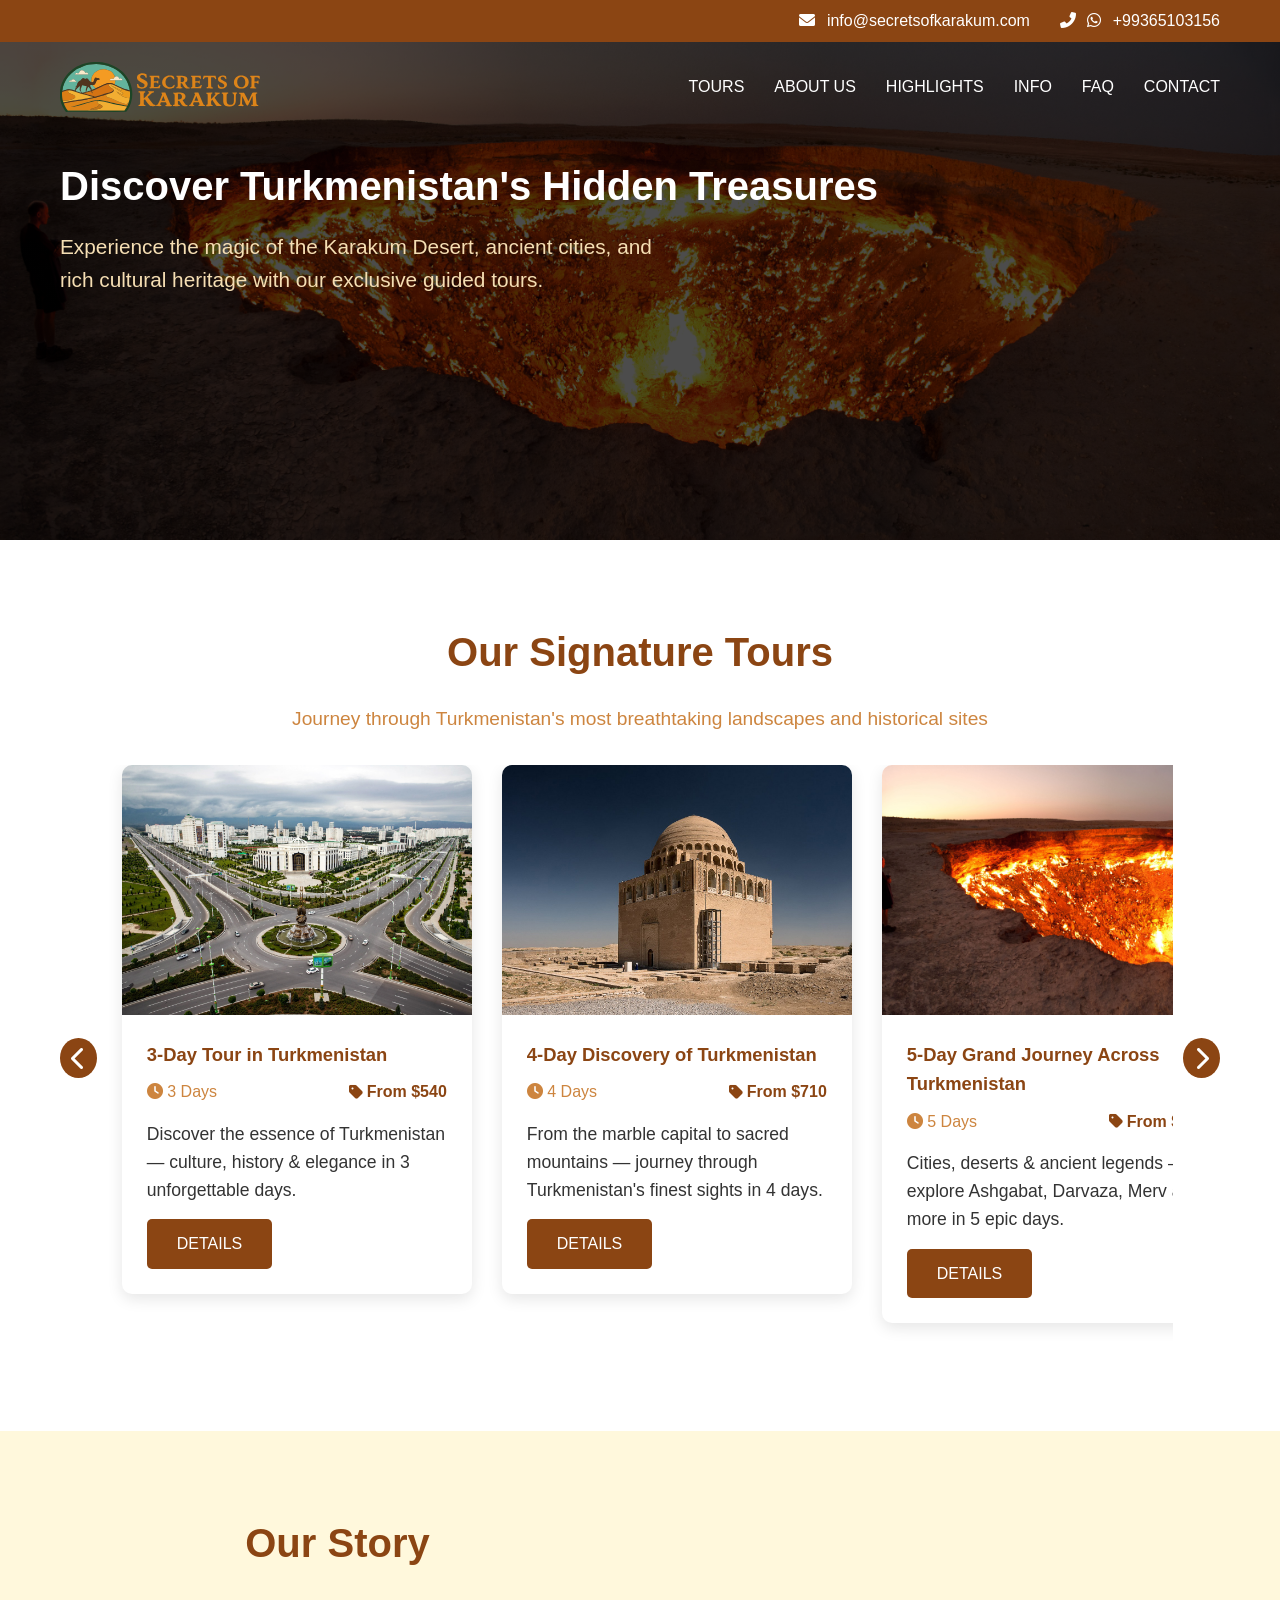
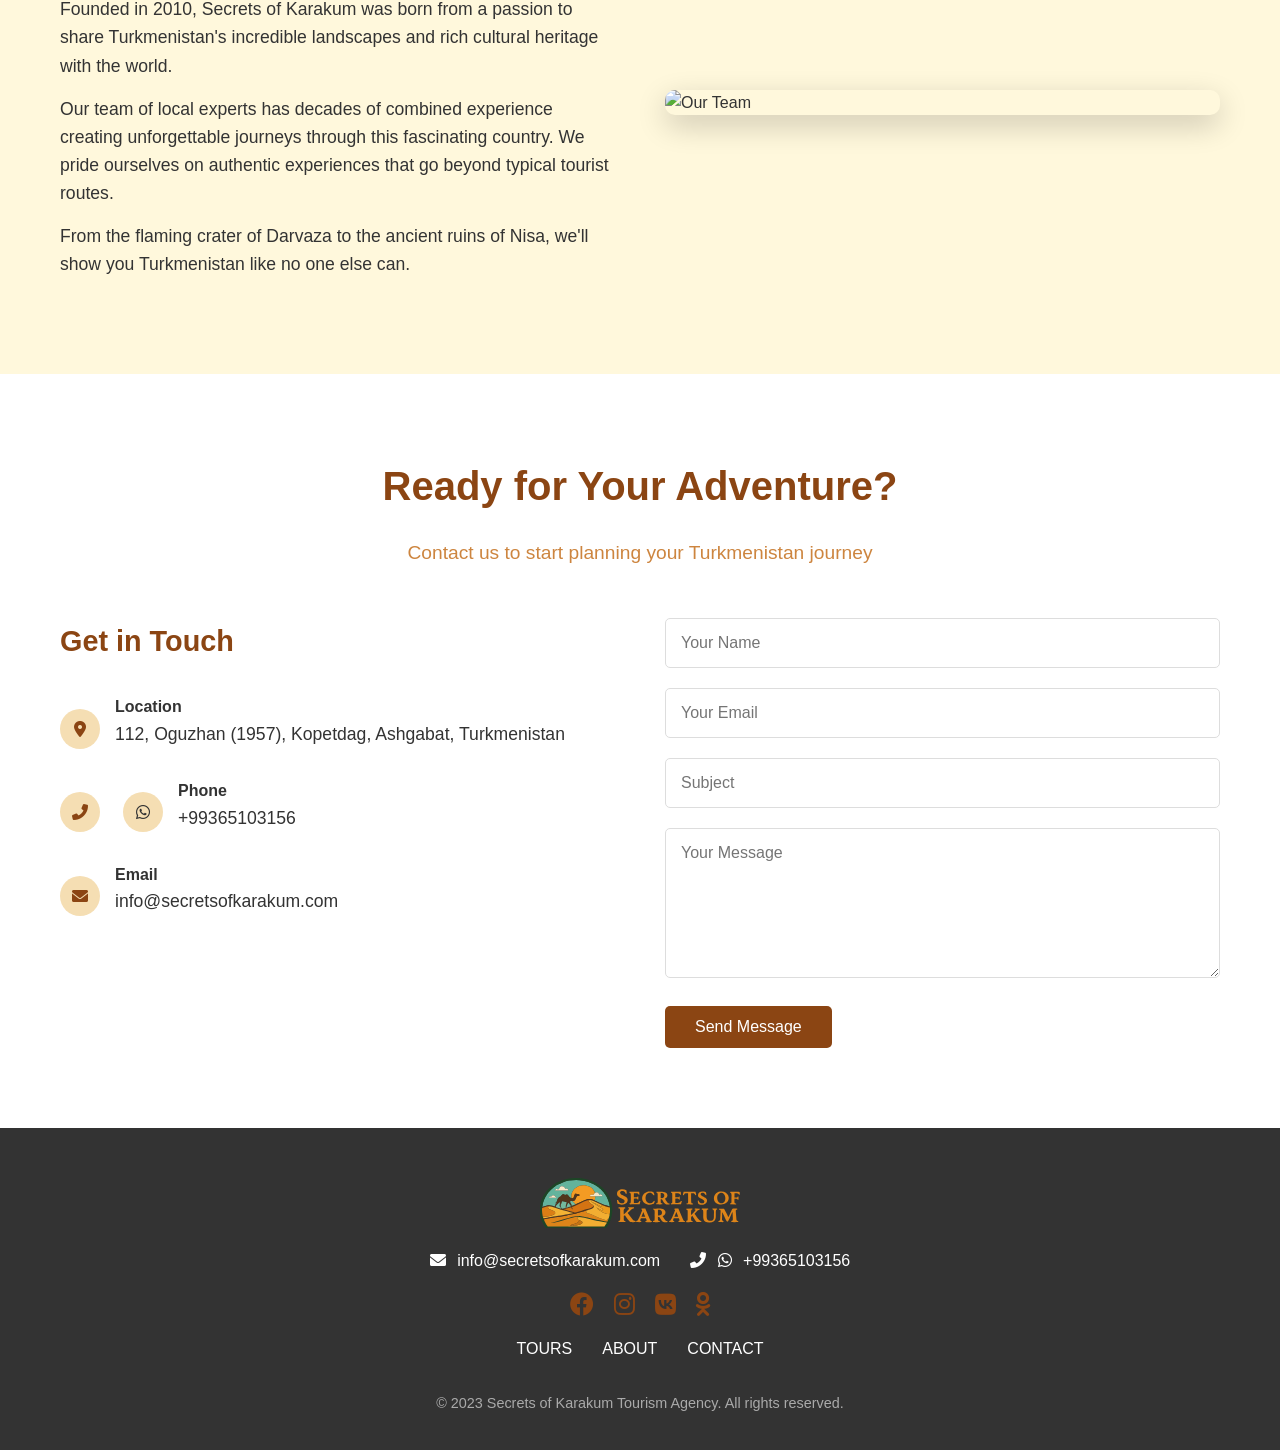
==== index.html @ 86a82f90 "Initial commit: full website with all pages, images and assets" ====
<!DOCTYPE html>

<html lang="en">

<head>

    <meta charset="UTF-8">

    <meta name="viewport" content="width=device-width, initial-scale=1.0">

    <title>Secrets of Karakum - Discover Turkmenistan's Hidden Treasures</title>
    <meta name="description" content="Secrets of Karakum – your trusted Turkmenistan travel agency. Private guided tours to Ashgabat, Darvaza Gas Crater, Ancient Merv, Yangykala Canyons and more.">
    <meta name="keywords" content="Turkmenistan tours, Turkmenistan travel, Ashgabat tour, Darvaza gas crater, Merv, Silk Road, Karakum desert, Turkmenistan agency">
    <meta name="author" content="Secrets of Karakum">
    <meta name="robots" content="index, follow">
    <link rel="canonical" href="https://secretsofkarakum.com/">
    <!-- Open Graph -->
    <meta property="og:type" content="website">
    <meta property="og:site_name" content="Secrets of Karakum">
    <meta property="og:title" content="Secrets of Karakum - Discover Turkmenistan's Hidden Treasures">
    <meta property="og:description" content="Secrets of Karakum – your trusted Turkmenistan travel agency. Private guided tours to Ashgabat, Darvaza Gas Crater, Ancient Merv, Yangykala Canyons and more.">
    <meta property="og:url" content="https://secretsofkarakum.com/">
    <meta property="og:image" content="https://secretsofkarakum.com/img/crater.jpg">
    <!-- Twitter Card -->
    <meta name="twitter:card" content="summary_large_image">
    <meta name="twitter:title" content="Secrets of Karakum - Discover Turkmenistan's Hidden Treasures">
    <meta name="twitter:description" content="Secrets of Karakum – your trusted Turkmenistan travel agency. Private guided tours to Ashgabat, Darvaza Gas Crater, Ancient Merv, Yangykala Canyons and more.">
    <meta name="twitter:image" content="https://secretsofkarakum.com/img/crater.jpg">

    <link rel="stylesheet" href="https://cdnjs.cloudflare.com/ajax/libs/font-awesome/6.0.0-beta3/css/all.min.css">

    <link rel="stylesheet" href="styles.css">

    <link rel="icon" type="image/png" href="http://secretsofkarakum.com/img/logo_mini.png">

</head>

<body>

    <!-- Header with Navigation -->

    <header>

        <div class="top-bar" style="background: #8B4513; color: #fff; padding: 8px 0; font-size: 1rem;">

            <div class="container" style="display: flex; justify-content: flex-end; align-items: center; gap: 30px;">

                <span><i class="fas fa-envelope" style="margin-right: 7px;"></i> info@secretsofkarakum.com</span>

                <span>

                    <i class="fas fa-phone-alt" style="margin-right: 7px;"></i>

                    <i class="fab fa-whatsapp" style="color: inherit; margin-right: 7px;"></i>

                    +99365103156

                </span>

            </div>

        </div>

        <div class="container header-container">

            <nav>

                <a href="index.html" class="logo" style="display: flex; align-items: center;">

                    <img src="img/logo.svg" alt="Secrets of Karakum Logo"
                        style="height: 50px; width: 200px; vertical-align: middle; object-fit: contain;">

                </a>

                <button class="burger" aria-label="Open navigation menu">

                    <span></span>

                    <span></span>

                    <span></span>

                </button>

                <ul class="nav-links">
                    <li><a href="tours.html">TOURS</a></li>
                    <li><a href="about.html">ABOUT US</a></li>
                    <li><a href="highlights.html">HIGHLIGHTS</a></li>
                    <li><a href="info.html">INFO</a></li>
                    <li><a href="more-info.html">FAQ</a></li>
                    <li><a href="index.html#contact">CONTACT</a></li>
                </ul>

            </nav>

            <div class="hero">

                <h1>Discover Turkmenistan's Hidden Treasures</h1>

                <p>Experience the magic of the Karakum Desert, ancient cities, and rich cultural heritage with our
                    exclusive guided tours.</p>

            </div>

        </div>

    </header>



    <!-- Tours Section -->

    <section id="tours" class="tours">

        <div class="container">

            <h2>Our Signature Tours</h2>

            <p class="subtitle">Journey through Turkmenistan's most breathtaking landscapes and historical sites</p>

            <div class="carousel-wrapper">

                <button class="carousel-btn prev" aria-label="Previous tours"><i
                        class="fas fa-chevron-left"></i></button>

                <div class="carousel">

                    <!-- Tour 1 -->

                    <div class="tour-card">

                        <div class="tour-img">

                            <img src="img/ashgabat1.jpg" alt="Ashgabat & Beyond">

                        </div>

                        <div class="tour-content">

                            <h3>3-Day Tour in Turkmenistan</h3>

                            <div class="tour-info">

                                <span><i class="fas fa-clock"></i> 3 Days</span>

                                <span class="tour-price"><i class="fas fa-tag"></i> From $540</span>

                            </div>

                            <p>Discover the essence of Turkmenistan — culture, history & elegance in 3 unforgettable
                                days.</p>

                            <a href="3-days-tour.html" class="btn">DETAILS</a>

                        </div>

                    </div>

                    <!-- Tour 2 -->

                    <div class="tour-card">

                        <div class="tour-img">

                            <img src="img/merv1.jpg" alt="Echoes of Eternity">

                        </div>

                        <div class="tour-content">

                            <h3>4-Day Discovery of Turkmenistan</h3>

                            <div class="tour-info">

                                <span><i class="fas fa-clock"></i> 4 Days</span>

                                <span class="tour-price"><i class="fas fa-tag"></i> From $710</span>

                            </div>

                            <p>From the marble capital to sacred mountains — journey through Turkmenistan's finest
                                sights in 4 days.</p>

                            <a href="4-days-tour.html" class="btn">DETAILS</a>

                        </div>

                    </div>

                    <!-- Tour 3 -->

                    <div class="tour-card">

                        <div class="tour-img">

                            <img src="img/crater.jpg" alt="Mountains to Fire">

                        </div>

                        <div class="tour-content">

                            <h3>5-Day Grand Journey Across Turkmenistan</h3>

                            <div class="tour-info">

                                <span><i class="fas fa-clock"></i> 5 Days</span>

                                <span class="tour-price"><i class="fas fa-tag"></i> From $905</span>

                            </div>

                            <p>Cities, deserts & ancient legends — explore Ashgabat, Darvaza, Merv and more in 5 epic
                                days.</p>

                            <a href="5-days-tour.html" class="btn">DETAILS</a>

                        </div>

                    </div>

                    <!-- Tour 4 -->

                    <div class="tour-card">

                        <div class="tour-img">

                            <img src="img/Turkmenbashi-Ruhy.jpg" alt="Wonders of Turkmenistan">

                        </div>

                        <div class="tour-content">

                            <h3>6-Day Ultimate Journey Across Turkmenistan</h3>

                            <div class="tour-info">

                                <span><i class="fas fa-clock"></i> 6 Days</span>

                                <span class="tour-price"><i class="fas fa-tag"></i> From $1,055</span>

                            </div>

                            <p>From marble cities to wild canyons — the ultimate 6-day route through Turkmenistan's
                                greatest wonders.</p>

                            <a href="6-days-tour.html" class="btn">DETAILS</a>

                        </div>

                    </div>

                    <!-- Tour 5 -->

                    <div class="tour-card">

                        <div class="tour-img">

                            <img src="img/yangy-kala.jpg" alt="7 Days Tour">

                        </div>

                        <div class="tour-content">

                            <h3>7-Day Grand Expedition Across Turkmenistan</h3>

                            <div class="tour-info">

                                <span><i class="fas fa-clock"></i> 7 Days</span>

                                <span class="tour-price"><i class="fas fa-tag"></i> From $1,350</span>

                            </div>

                            <p>From ancient civilizations to natural wonders — a grand 7-day expedition with a domestic
                                flight included.</p>

                            <a href="7-days-tour.html" class="btn">DETAILS</a>

                        </div>

                    </div>

                    <!-- Tour 6 -->

                    <div class="tour-card">

                        <div class="tour-img">

                            <img src="img/ashgabat2.jpg" alt="8 Days Tour">

                        </div>

                        <div class="tour-content">

                            <h3>8-Day Ultimate Journey Through Turkmenistan</h3>

                            <div class="tour-info">

                                <span><i class="fas fa-clock"></i> 8 Days</span>

                                <span class="tour-price"><i class="fas fa-tag"></i> From $1,420</span>

                            </div>

                            <p>Civilizations, deserts & hidden wonders — the most complete Turkmenistan experience over
                                8 unforgettable days.</p>

                            <a href="8-days-tour.html" class="btn">DETAILS</a>

                        </div>

                    </div>

                </div>

                <button class="carousel-btn next" aria-label="Next tours"><i class="fas fa-chevron-right"></i></button>

            </div>

        </div>

    </section>



    <!-- About Section -->

    <section id="about" class="about">

        <div class="container">

            <div class="about-content">

                <div class="about-text">

                    <h2>Our Story</h2>

                    <p>Founded in 2010, Secrets of Karakum was born from a passion to share Turkmenistan's incredible
                        landscapes and rich cultural heritage with the world.</p>

                    <p>Our team of local experts has decades of combined experience creating unforgettable journeys
                        through this fascinating country. We pride ourselves on authentic experiences that go beyond
                        typical tourist routes.</p>

                    <p>From the flaming crater of Darvaza to the ancient ruins of Nisa, we'll show you Turkmenistan like
                        no one else can.</p>

                </div>

                <div class="about-img">

                    <img src="https://images.unsplash.com/photo-1464037866556-6812c9d1c72e?ixlib=rb-1.2.1&auto=format&fit=crop&w=1950&q=80"
                        alt="Our Team">

                </div>

            </div>

        </div>

    </section>





    <!-- Contact Section -->

    <section id="contact" class="contact">

        <div class="container">

            <h2>Ready for Your Adventure?</h2>

            <p class="subtitle">Contact us to start planning your Turkmenistan journey</p>



            <div class="contact-container">

                <div class="contact-info">

                    <h3>Get in Touch</h3>

                    <div class="contact-details">

                        <div class="contact-item">

                            <i class="fas fa-map-marker-alt"></i>

                            <div>

                                <h4>Location</h4>

                                <p>112, Oguzhan (1957), Kopetdag, Ashgabat, Turkmenistan</p>

                            </div>

                        </div>

                        <div class="contact-item">

                            <i class="fas fa-phone-alt"></i>

                            <i class="fab fa-whatsapp" style="color: inherit; margin-left: 8px;"></i>

                            <div>

                                <h4>Phone</h4>

                                <p>+99365103156</p>

                            </div>

                        </div>

                        <div class="contact-item">

                            <i class="fas fa-envelope"></i>

                            <div>

                                <h4>Email</h4>

                                <p>info@secretsofkarakum.com</p>

                            </div>

                        </div>

                    </div>



                </div>



                <div class="contact-form">

                    <form action="send_mail.php" method="POST">

                        <input type="text" name="name" placeholder="Your Name" required>

                        <input type="email" name="email" placeholder="Your Email" required>

                        <input type="text" name="subject" placeholder="Subject">

                        <textarea name="message" placeholder="Your Message" required></textarea>

                        <button type="submit" class="btn">Send Message</button>

                    </form>

                </div>

            </div>

        </div>

    </section>



    <!-- Footer -->

    <footer>

        <div class="container">

            <a href="index.html" class="footer-logo"
                style="display: flex; align-items: center; justify-content: center;">

                <img src="img/logo.svg" alt="Secrets of Karakum Logo"
                    style="height: 50px; width: 200px; vertical-align: middle; object-fit: contain;">

            </a>

            <div class="footer-contact"
                style="display: flex; justify-content: center; gap: 30px; margin: 15px 0 10px 0; font-size: 1rem; color: #8B4513;">

                <span><i class="fas fa-envelope" style="margin-right: 7px;"></i> info@secretsofkarakum.com</span>

                <span>

                    <i class="fas fa-phone-alt" style="margin-right: 7px;"></i>

                    <i class="fab fa-whatsapp" style="color: inherit; margin-right: 7px;"></i>

                    +99365103156

                </span>

            </div>

            <div class="footer-social"
                style="display: flex; justify-content: center; gap: 20px; margin: 12px 0; font-size: 1.5rem;">
                <a href="https://www.facebook.com/yakup.koch.9/" target="_blank" rel="noopener" style="color: #8B4513;"
                    title="Facebook"><i class="fab fa-facebook"></i></a>
                <a href="https://www.instagram.com/secrets.of.karakum/" target="_blank" rel="noopener"
                    style="color: #8B4513;" title="Instagram"><i class="fab fa-instagram"></i></a>
                <a href="https://vk.com/id1082811502" target="_blank" rel="noopener" style="color: #8B4513;"
                    title="VKontakte"><i class="fab fa-vk"></i></a>
                <a href="https://ok.ru/profile/583072213424" target="_blank" rel="noopener" style="color: #8B4513;"
                    title="Odnoklassniki"><i class="fab fa-odnoklassniki"></i></a>
            </div>

            <ul class="footer-links">

                <li><a href="tours.html">Tours</a></li>

                <li><a href="index.html#about">About</a></li>

                <li><a href="index.html#contact">Contact</a></li>

            </ul>

            <p class="copyright">© 2023 Secrets of Karakum Tourism Agency. All rights reserved.</p>

        </div>

    </footer>

</body>

<script src="scripts.js"></script>

</html>
---- styles.css ----
/* Tour price visually matches duration span */
.tour-price {
    font-weight: bold;
    color: #8B4513;
    margin-left: 10px;
    display: inline-flex;
    align-items: center;
    font-size: 1em;
}
.tour-price i {
    margin-right: 4px;
    color: #8B4513;
}
.footer-links a {
    text-transform: uppercase;
}
.footer-contact {
    color: #fff !important;
}
.footer-contact i {
    color: #fff !important;
}
/* Subtitle for carousel section */
.subtitle {
    font-size: 1.2rem;
    color: var(--accent);
    margin-bottom: 30px;
    text-align: center;
}
/* Burger menu styles */
.burger {
    display: none;
    flex-direction: column;
    justify-content: center;
    align-items: center;
    width: 28px;
    height: 28px;
    background: none;
    border: none;
    cursor: pointer;
    z-index: 1001;
    padding: 0;
}
.burger span {
    display: block;
    width: 20px;
    height: 3px;
    margin: 3px 0;
    background: #fff;
    border-radius: 2px;
    transition: 0.3s;
}

@media (max-width: 768px) {
    .burger {
        display: flex;
    }
    .nav-links {
        display: none;
        position: absolute;
        top: 70px;
        right: 20px;
        background: var(--primary);
        flex-direction: column;
        width: 200px;
        border-radius: 8px;
        box-shadow: 0 8px 24px rgba(0,0,0,0.15);
        z-index: 1000;
        padding: 24px 18px 24px 18px;
    }
    .nav-links.open {
        display: flex;
    }
    .nav-links li {
        margin: 15px 0;
        text-align: right;
    }
}
/* Carousel styles for tours section */
.carousel-wrapper {
    position: relative;
    width: 100%;
    margin: 0 auto;
    display: flex;
    align-items: center;
    justify-content: center;
}

.carousel {
    display: flex;
    overflow: hidden;
    width: 100%;
    scroll-behavior: smooth;
}
.carousel .tour-card {
    min-width: 360px;
    max-width: 360px;
    margin: 0 10px;
    flex: 0 0 360px;
    transition: transform 0.3s;
    display: flex;
    flex-direction: column;
    height: 100%;
}

.carousel {
    display: flex;
    align-items: stretch;
}

@media (max-width: 1200px) {
    .carousel .tour-card {
        min-width: 45vw;
        max-width: 45vw;
        flex: 0 0 45vw;
    }
}
@media (max-width: 900px) {
    .carousel .tour-card {
        min-width: 90vw;
        max-width: 90vw;
        flex: 0 0 90vw;
    }
}
@media (max-width: 1200px) {
    .carousel .tour-card {
        min-width: 45vw;
        max-width: 45vw;
        flex: 0 0 45vw;
    }
}
@media (max-width: 900px) {
    .carousel .tour-card {
        min-width: 90vw;
        max-width: 90vw;
        flex: 0 0 90vw;
    }
}

.carousel .tour-card {
    min-width: 350px;
    max-width: 350px;
    margin: 0 15px;
    flex: 0 0 auto;
    transition: transform 0.3s;
}

.carousel-btn {
    background: var(--primary);
    color: #fff;
    border: none;
    border-radius: 50%;
    width: 40px;
    height: 40px;
    display: flex;
    align-items: center;
    justify-content: center;
    font-size: 1.5rem;
    cursor: pointer;
    z-index: 2;
    transition: background 0.2s;
}
.carousel-btn:hover {
    background: var(--accent);
}
.carousel-btn.prev {
    margin-right: 10px;
}
.carousel-btn.next {
    margin-left: 10px;
}

@media (max-width: 1200px) {
    .carousel .tour-card {
        min-width: 300px;
        max-width: 300px;
    }
}
@media (max-width: 900px) {
    .carousel .tour-card {
        min-width: 90vw;
        max-width: 90vw;
    }
}
/* Hero subtitle for tours page */
.hero-subtitle {
    color: var(--secondary);
    font-size: 1.3rem;
    width: 100%;
    max-width: 100%;
    margin-bottom: 30px;
    margin-top: 0;
    margin-left: 0;
    margin-right: 0;
    box-sizing: border-box;
}
/* styles.css - Secrets of Karakum */
:root {
    --primary: #8B4513;
    --secondary: #F5DEB3;
    --accent: #CD853F;
    --light: #FFF8DC;
    --dark: #333;
}

* {
    margin: 0;
    padding: 0;
    box-sizing: border-box;
    font-family: 'Segoe UI', Tahoma, Geneva, Verdana, sans-serif;
}

body {
    background-color: var(--light);
    color: var(--dark);
    line-height: 1.6;
}



.container {
    width: 100%;
    max-width: 1200px;
    margin: 0 auto;
    padding: 0 20px;
    display: block;
    box-sizing: border-box;
}

.container.header-container {
    width: 100%;
    max-width: 1200px;
    margin: 0 auto;
    padding: 0 20px;
    display: block;
    box-sizing: border-box;
}

section {
    padding: 80px 0;
}

h1, h2, h3 {
    font-weight: 700;
    margin-bottom: 20px;
    color: var(--primary);
}

h1 {
    font-size: 2.1rem;
}

h2 {
    font-size: 2.5rem;
    text-align: center;
}

h3 {
    font-size: 1.8rem;
}

p {
    margin-bottom: 15px;
    font-size: 1.1rem;
}

.btn {
    display: inline-block;
    background: var(--primary);
    color: white;
    padding: 12px 30px;
    border: none;
    border-radius: 5px;
    cursor: pointer;
    font-size: 1rem;
    text-decoration: none;
    transition: all 0.3s ease;
}

.btn:hover {
    background: var(--accent);
    transform: translateY(-3px);
    box-shadow: 0 5px 15px rgba(0,0,0,0.1);
}

header {
    background: linear-gradient(rgba(0,0,0,0.7), rgba(0,0,0,0.7)), url('img/crater_main.jpg');
    background-size: cover;
    background-position: center;
    color: white;
    height: 60vh;
    display: flex;
    flex-direction: column;
}

nav {
    display: flex;
    justify-content: space-between;
    align-items: center;
    padding: 20px 0;
    margin-bottom: 30px;
}

.logo {
    font-size: 1.8rem;
    font-weight: 700;
    color: white;
    text-decoration: none;
}

.logo span {
    color: var(--secondary);
}

.nav-links {
    display: flex;
    list-style: none;
}

.nav-links li {
    margin-left: 30px;
}

.nav-links a {
    color: white;
    text-decoration: none;
    font-weight: 500;
    transition: color 0.3s ease;
}

.nav-links a:hover {
    color: var(--secondary);
}

.hero {
    flex: 1;
    display: flex;
    flex-direction: column;
    justify-content: center;
    align-items: flex-start;
}

.hero h1 {
    color: white;
    margin-bottom: 20px;
    font-size: 2.5rem;
    line-height: 1.2;
}

.hero p {
    color: var(--secondary);
    font-size: 1.3rem;
    max-width: 600px;
    margin-bottom: 30px;
}

.tours {
    background-color: white;
}

.tours-grid {
    display: grid;
    grid-template-columns: repeat(auto-fit, minmax(350px, 1fr));
    gap: 30px;
    margin-top: 50px;
}

.tour-card {
    background: white;
    border-radius: 10px;
    overflow: hidden;
    box-shadow: 0 5px 15px rgba(0,0,0,0.1);
    transition: transform 0.3s ease;
    display: flex;
    flex-direction: column;
    height: 100%;
}

.tour-card:hover {
    transform: translateY(-10px);
}

.tour-img {
    height: 250px;
    overflow: hidden;
}

.tour-img img {
    width: 100%;
    height: 100%;
    object-fit: cover;
    transition: transform 0.5s ease;
}

.tour-card:hover .tour-img img {
    transform: scale(1.1);
}

.tour-content {
    padding: 25px;
    display: flex;
    flex-direction: column;
    flex: 1 1 auto;
    height: 100%;
}

.tour-content h3 {
    font-size: 1.15rem;
    margin-bottom: 10px;
}

.tour-content .btn {
    margin-top: auto;
    align-self: flex-start;
}

.tour-info {
    display: flex;
    justify-content: space-between;
    margin-bottom: 15px;
    color: var(--accent);
}

.about {
    background: linear-gradient(rgba(255,248,220,0.9), rgba(255,248,220,0.9)), url('https://images.unsplash.com/photo-1501785888041-af3ef285b470?ixlib=rb-1.2.1&auto=format&fit=crop&w=1950&q=80');
    background-size: cover;
    background-position: center;
    background-attachment: fixed;
}

.about-content {
    display: grid;
    grid-template-columns: 1fr 1fr;
    gap: 50px;
    align-items: center;
}

.about-img {
    border-radius: 10px;
    overflow: hidden;
    box-shadow: 0 10px 30px rgba(0,0,0,0.2);
}

.about-img img {
    width: 100%;
    display: block;
}

.testimonials {
    background-color: var(--secondary);
}

.testimonials-grid {
    display: grid;
    grid-template-columns: repeat(auto-fit, minmax(300px, 1fr));
    gap: 30px;
    margin-top: 50px;
}

.testimonial-card {
    background: white;
    padding: 30px;
    border-radius: 10px;
    box-shadow: 0 5px 15px rgba(0,0,0,0.05);
}

.testimonial-text {
    font-style: italic;
    margin-bottom: 20px;
}

.testimonial-author {
    display: flex;
    align-items: center;
}

.author-img {
    width: 50px;
    height: 50px;
    border-radius: 50%;
    overflow: hidden;
    margin-right: 15px;
}

.author-img img {
    width: 100%;
    height: 100%;
    object-fit: cover;
}

.author-info h4 {
    margin-bottom: 5px;
    color: var(--primary);
}

.author-info p {
    font-size: 0.9rem;
    color: #777;
}

.contact {
    background-color: white;
}

.contact-container {
    display: grid;
    grid-template-columns: 1fr 1fr;
    gap: 50px;
    margin-top: 50px;
}

.contact-info h3 {
    margin-bottom: 30px;
}

.contact-details {
    margin-bottom: 30px;
}

.contact-item {
    display: flex;
    align-items: center;
    margin-bottom: 15px;
}

.contact-item i {
    width: 40px;
    height: 40px;
    background: var(--secondary);
    color: var(--primary);
    border-radius: 50%;
    display: flex;
    justify-content: center;
    align-items: center;
    margin-right: 15px;
}

.social-links {
    display: flex;
}

.social-links a {
    display: flex;
    justify-content: center;
    align-items: center;
    width: 40px;
    height: 40px;
    background: var(--primary);
    color: white;
    border-radius: 50%;
    margin-right: 10px;
    transition: all 0.3s ease;
}

.social-links a:hover {
    background: var(--accent);
    transform: translateY(-3px);
}

.contact-form input,
.contact-form textarea {
    width: 100%;
    padding: 15px;
    margin-bottom: 20px;
    border: 1px solid #ddd;
    border-radius: 5px;
    font-size: 1rem;
}

.contact-form textarea {
    height: 150px;
    resize: vertical;
}

footer {
    background: var(--dark);
    color: white;
    padding: 50px 0 20px;
    text-align: center;
}

.footer-logo {
    font-size: 2rem;
    font-weight: 700;
    margin-bottom: 20px;
    display: inline-block;
}

.footer-logo span {
    color: var(--secondary);
}

.footer-links {
    display: flex;
    justify-content: center;
    list-style: none;
    margin-bottom: 30px;
}

.footer-links li {
    margin: 0 15px;
}

.footer-links a {
    color: white;
    text-decoration: none;
    transition: color 0.3s ease;
}

.footer-links a:hover {
    color: var(--secondary);
}

.copyright {
    color: #aaa;
    font-size: 0.9rem;
}

@media (max-width: 992px) {
    .about-content,
    .contact-container {
        grid-template-columns: 1fr;
    }
    .about-img {
        order: -1;
    }
}

@media (max-width: 768px) {
    .nav-links {
        display: none;
    }
    .hero h1 {
        font-size: 1.5rem;
    }
    section {
        padding: 60px 0;
    }
}
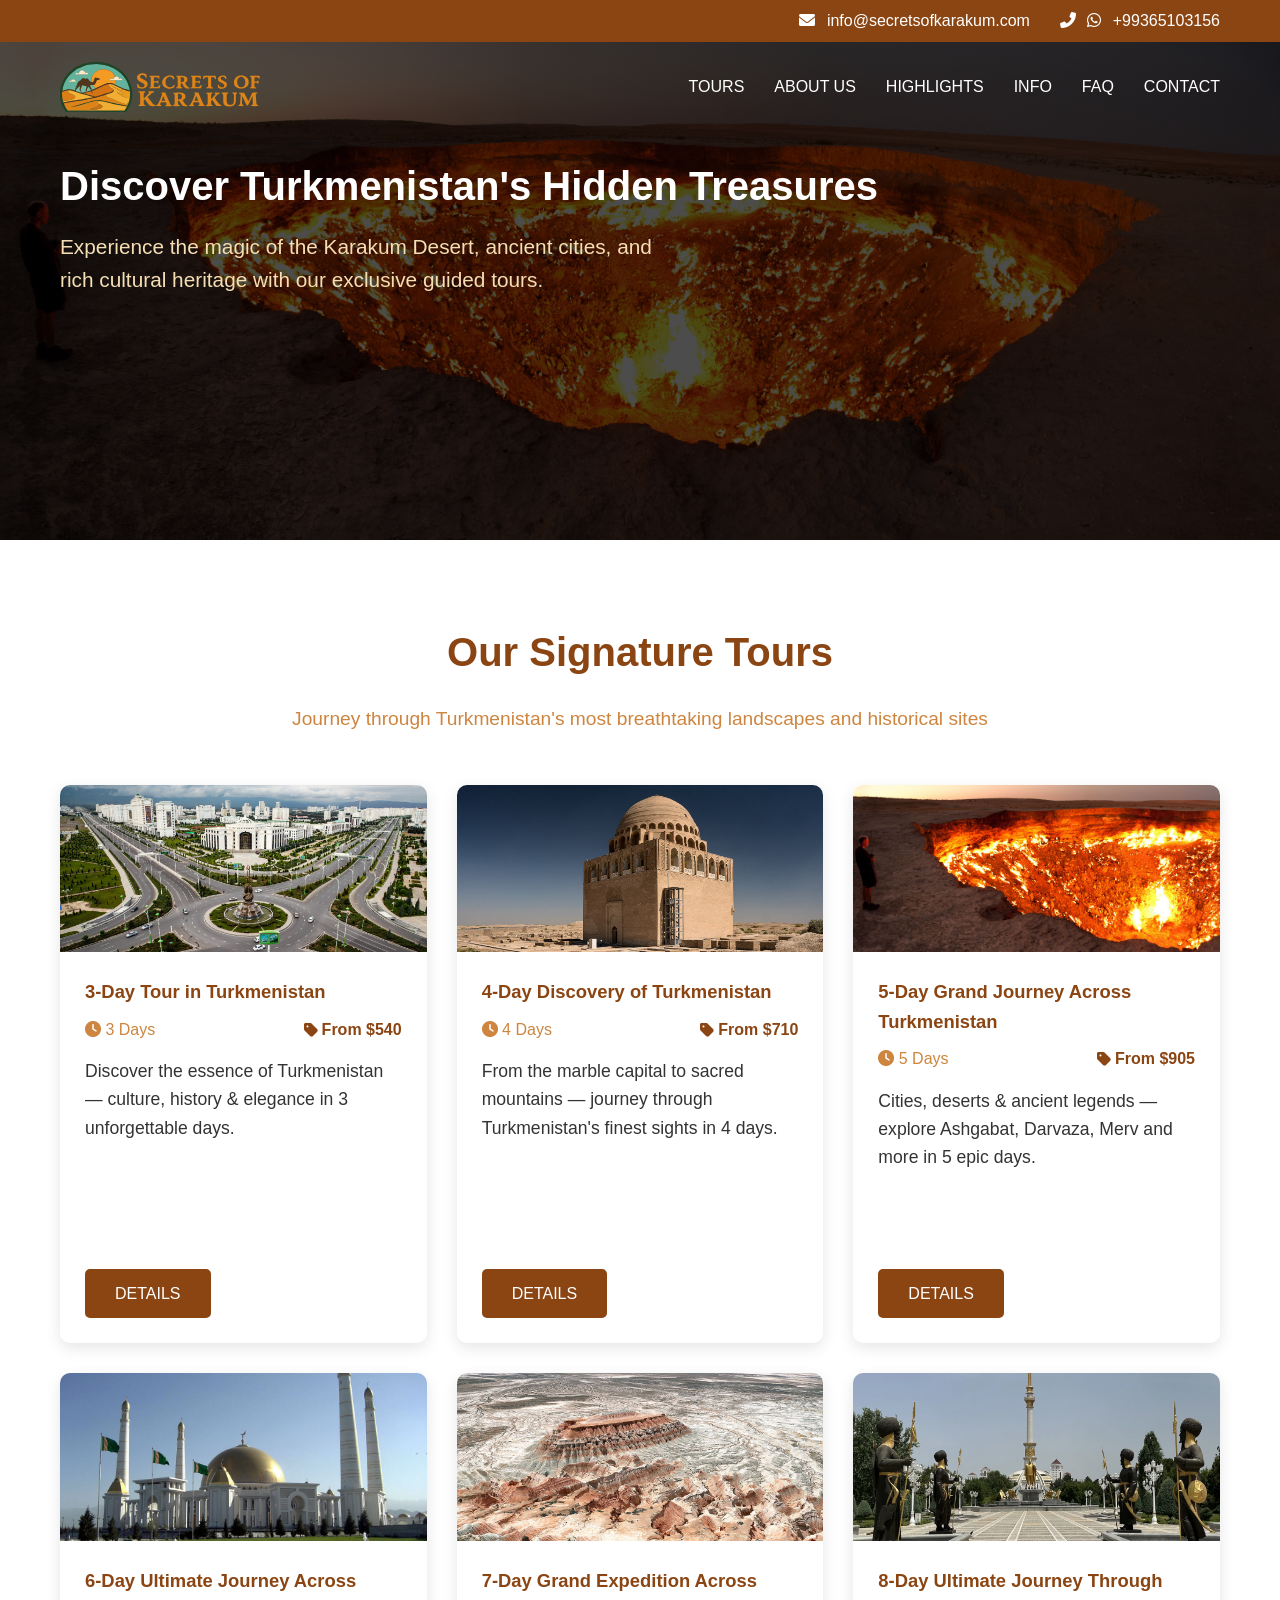
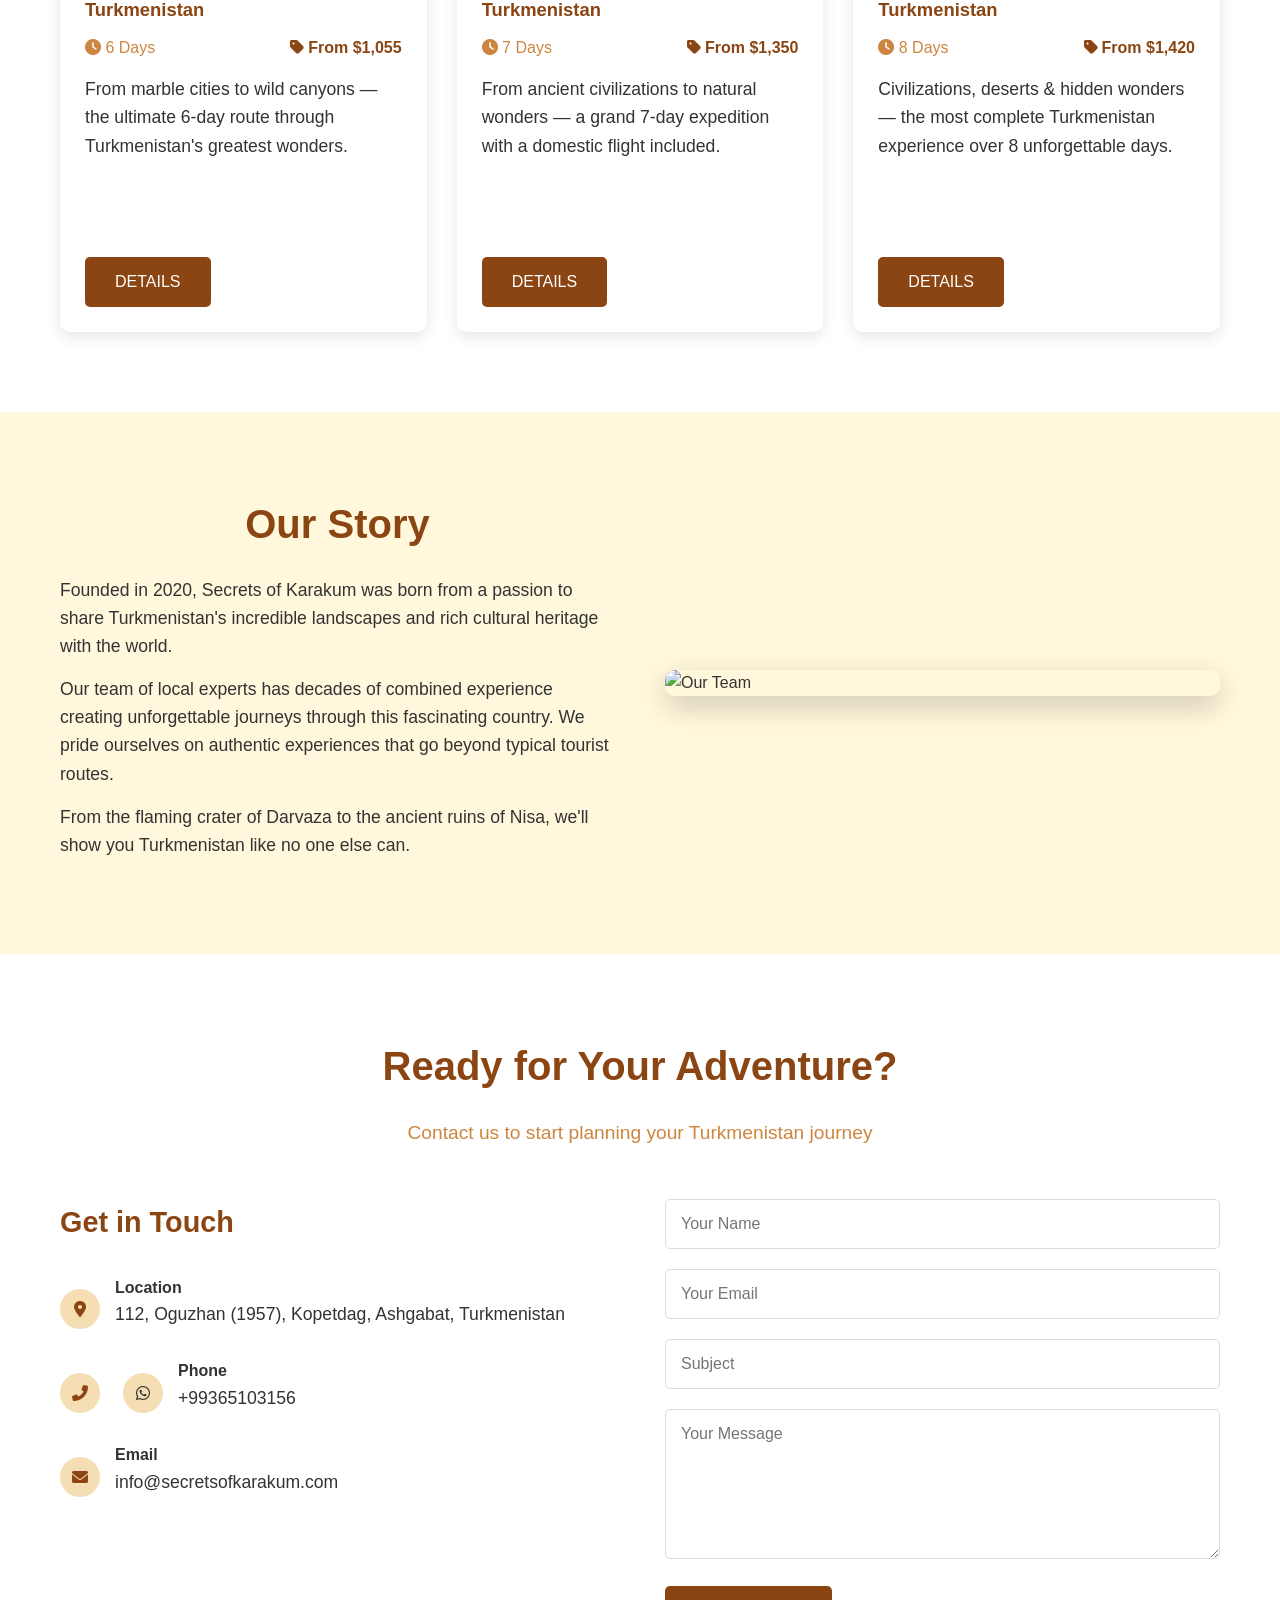
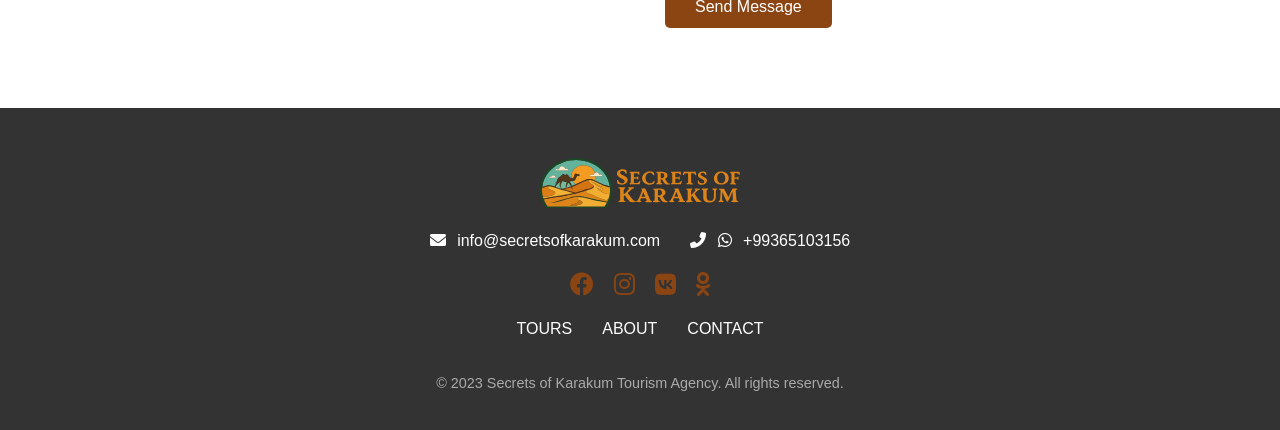
==== commit c61d0215: "aaa" ====
--- a/index.html
+++ b/index.html
@@ -9,8 +9,10 @@
     <meta name="viewport" content="width=device-width, initial-scale=1.0">
 
     <title>Secrets of Karakum - Discover Turkmenistan's Hidden Treasures</title>
-    <meta name="description" content="Secrets of Karakum – your trusted Turkmenistan travel agency. Private guided tours to Ashgabat, Darvaza Gas Crater, Ancient Merv, Yangykala Canyons and more.">
-    <meta name="keywords" content="Turkmenistan tours, Turkmenistan travel, Ashgabat tour, Darvaza gas crater, Merv, Silk Road, Karakum desert, Turkmenistan agency">
+    <meta name="description"
+        content="Secrets of Karakum – your trusted Turkmenistan travel agency. Private guided tours to Ashgabat, Darvaza Gas Crater, Ancient Merv, Yangykala Canyons and more.">
+    <meta name="keywords"
+        content="Turkmenistan tours, Turkmenistan travel, Ashgabat tour, Darvaza gas crater, Merv, Silk Road, Karakum desert, Turkmenistan agency">
     <meta name="author" content="Secrets of Karakum">
     <meta name="robots" content="index, follow">
     <link rel="canonical" href="https://secretsofkarakum.com/">
@@ -18,13 +20,15 @@
     <meta property="og:type" content="website">
     <meta property="og:site_name" content="Secrets of Karakum">
     <meta property="og:title" content="Secrets of Karakum - Discover Turkmenistan's Hidden Treasures">
-    <meta property="og:description" content="Secrets of Karakum – your trusted Turkmenistan travel agency. Private guided tours to Ashgabat, Darvaza Gas Crater, Ancient Merv, Yangykala Canyons and more.">
+    <meta property="og:description"
+        content="Secrets of Karakum – your trusted Turkmenistan travel agency. Private guided tours to Ashgabat, Darvaza Gas Crater, Ancient Merv, Yangykala Canyons and more.">
     <meta property="og:url" content="https://secretsofkarakum.com/">
     <meta property="og:image" content="https://secretsofkarakum.com/img/crater.jpg">
     <!-- Twitter Card -->
     <meta name="twitter:card" content="summary_large_image">
     <meta name="twitter:title" content="Secrets of Karakum - Discover Turkmenistan's Hidden Treasures">
-    <meta name="twitter:description" content="Secrets of Karakum – your trusted Turkmenistan travel agency. Private guided tours to Ashgabat, Darvaza Gas Crater, Ancient Merv, Yangykala Canyons and more.">
+    <meta name="twitter:description"
+        content="Secrets of Karakum – your trusted Turkmenistan travel agency. Private guided tours to Ashgabat, Darvaza Gas Crater, Ancient Merv, Yangykala Canyons and more.">
     <meta name="twitter:image" content="https://secretsofkarakum.com/img/crater.jpg">
 
     <link rel="stylesheet" href="https://cdnjs.cloudflare.com/ajax/libs/font-awesome/6.0.0-beta3/css/all.min.css">
@@ -118,202 +122,193 @@
 
             <p class="subtitle">Journey through Turkmenistan's most breathtaking landscapes and historical sites</p>
 
-            <div class="carousel-wrapper">
-
-                <button class="carousel-btn prev" aria-label="Previous tours"><i
-                        class="fas fa-chevron-left"></i></button>
-
-                <div class="carousel">
-
-                    <!-- Tour 1 -->
-
-                    <div class="tour-card">
-
-                        <div class="tour-img">
-
-                            <img src="img/ashgabat1.jpg" alt="Ashgabat & Beyond">
-
-                        </div>
-
-                        <div class="tour-content">
-
-                            <h3>3-Day Tour in Turkmenistan</h3>
-
-                            <div class="tour-info">
-
-                                <span><i class="fas fa-clock"></i> 3 Days</span>
-
-                                <span class="tour-price"><i class="fas fa-tag"></i> From $540</span>
-
-                            </div>
-
-                            <p>Discover the essence of Turkmenistan — culture, history & elegance in 3 unforgettable
-                                days.</p>
-
-                            <a href="3-days-tour.html" class="btn">DETAILS</a>
-
-                        </div>
-
-                    </div>
-
-                    <!-- Tour 2 -->
-
-                    <div class="tour-card">
-
-                        <div class="tour-img">
-
-                            <img src="img/merv1.jpg" alt="Echoes of Eternity">
-
-                        </div>
-
-                        <div class="tour-content">
-
-                            <h3>4-Day Discovery of Turkmenistan</h3>
-
-                            <div class="tour-info">
-
-                                <span><i class="fas fa-clock"></i> 4 Days</span>
-
-                                <span class="tour-price"><i class="fas fa-tag"></i> From $710</span>
-
-                            </div>
-
-                            <p>From the marble capital to sacred mountains — journey through Turkmenistan's finest
-                                sights in 4 days.</p>
-
-                            <a href="4-days-tour.html" class="btn">DETAILS</a>
-
-                        </div>
-
-                    </div>
-
-                    <!-- Tour 3 -->
-
-                    <div class="tour-card">
-
-                        <div class="tour-img">
-
-                            <img src="img/crater.jpg" alt="Mountains to Fire">
-
-                        </div>
-
-                        <div class="tour-content">
-
-                            <h3>5-Day Grand Journey Across Turkmenistan</h3>
-
-                            <div class="tour-info">
-
-                                <span><i class="fas fa-clock"></i> 5 Days</span>
-
-                                <span class="tour-price"><i class="fas fa-tag"></i> From $905</span>
-
-                            </div>
-
-                            <p>Cities, deserts & ancient legends — explore Ashgabat, Darvaza, Merv and more in 5 epic
-                                days.</p>
-
-                            <a href="5-days-tour.html" class="btn">DETAILS</a>
-
-                        </div>
-
-                    </div>
-
-                    <!-- Tour 4 -->
-
-                    <div class="tour-card">
-
-                        <div class="tour-img">
-
-                            <img src="img/Turkmenbashi-Ruhy.jpg" alt="Wonders of Turkmenistan">
-
-                        </div>
-
-                        <div class="tour-content">
-
-                            <h3>6-Day Ultimate Journey Across Turkmenistan</h3>
-
-                            <div class="tour-info">
-
-                                <span><i class="fas fa-clock"></i> 6 Days</span>
-
-                                <span class="tour-price"><i class="fas fa-tag"></i> From $1,055</span>
-
-                            </div>
-
-                            <p>From marble cities to wild canyons — the ultimate 6-day route through Turkmenistan's
-                                greatest wonders.</p>
-
-                            <a href="6-days-tour.html" class="btn">DETAILS</a>
-
-                        </div>
-
-                    </div>
-
-                    <!-- Tour 5 -->
-
-                    <div class="tour-card">
-
-                        <div class="tour-img">
-
-                            <img src="img/yangy-kala.jpg" alt="7 Days Tour">
-
-                        </div>
-
-                        <div class="tour-content">
-
-                            <h3>7-Day Grand Expedition Across Turkmenistan</h3>
-
-                            <div class="tour-info">
-
-                                <span><i class="fas fa-clock"></i> 7 Days</span>
-
-                                <span class="tour-price"><i class="fas fa-tag"></i> From $1,350</span>
-
-                            </div>
-
-                            <p>From ancient civilizations to natural wonders — a grand 7-day expedition with a domestic
-                                flight included.</p>
-
-                            <a href="7-days-tour.html" class="btn">DETAILS</a>
-
-                        </div>
-
-                    </div>
-
-                    <!-- Tour 6 -->
-
-                    <div class="tour-card">
-
-                        <div class="tour-img">
-
-                            <img src="img/ashgabat2.jpg" alt="8 Days Tour">
-
-                        </div>
-
-                        <div class="tour-content">
-
-                            <h3>8-Day Ultimate Journey Through Turkmenistan</h3>
-
-                            <div class="tour-info">
-
-                                <span><i class="fas fa-clock"></i> 8 Days</span>
-
-                                <span class="tour-price"><i class="fas fa-tag"></i> From $1,420</span>
-
-                            </div>
-
-                            <p>Civilizations, deserts & hidden wonders — the most complete Turkmenistan experience over
-                                8 unforgettable days.</p>
-
-                            <a href="8-days-tour.html" class="btn">DETAILS</a>
-
-                        </div>
-
-                    </div>
-
-                </div>
-
-                <button class="carousel-btn next" aria-label="Next tours"><i class="fas fa-chevron-right"></i></button>
+            <div class="tours-grid">
+
+                <!-- Tour 1 -->
+
+                <div class="tour-card">
+
+                    <div class="tour-img">
+
+                        <img src="img/ashgabat1.jpg" alt="Ashgabat & Beyond">
+
+                    </div>
+
+                    <div class="tour-content">
+
+                        <h3>3-Day Tour in Turkmenistan</h3>
+
+                        <div class="tour-info">
+
+                            <span><i class="fas fa-clock"></i> 3 Days</span>
+
+                            <span class="tour-price"><i class="fas fa-tag"></i> From $540</span>
+
+                        </div>
+
+                        <p>Discover the essence of Turkmenistan — culture, history & elegance in 3 unforgettable days.
+                        </p>
+
+                        <a href="3-days-tour.html" class="btn">DETAILS</a>
+
+                    </div>
+
+                </div>
+
+                <!-- Tour 2 -->
+
+                <div class="tour-card">
+
+                    <div class="tour-img">
+
+                        <img src="img/merv1.jpg" alt="Echoes of Eternity">
+
+                    </div>
+
+                    <div class="tour-content">
+
+                        <h3>4-Day Discovery of Turkmenistan</h3>
+
+                        <div class="tour-info">
+
+                            <span><i class="fas fa-clock"></i> 4 Days</span>
+
+                            <span class="tour-price"><i class="fas fa-tag"></i> From $710</span>
+
+                        </div>
+
+                        <p>From the marble capital to sacred mountains — journey through Turkmenistan's finest sights in
+                            4 days.</p>
+
+                        <a href="4-days-tour.html" class="btn">DETAILS</a>
+
+                    </div>
+
+                </div>
+
+                <!-- Tour 3 -->
+
+                <div class="tour-card">
+
+                    <div class="tour-img">
+
+                        <img src="img/crater.jpg" alt="Mountains to Fire">
+
+                    </div>
+
+                    <div class="tour-content">
+
+                        <h3>5-Day Grand Journey Across Turkmenistan</h3>
+
+                        <div class="tour-info">
+
+                            <span><i class="fas fa-clock"></i> 5 Days</span>
+
+                            <span class="tour-price"><i class="fas fa-tag"></i> From $905</span>
+
+                        </div>
+
+                        <p>Cities, deserts & ancient legends — explore Ashgabat, Darvaza, Merv and more in 5 epic days.
+                        </p>
+
+                        <a href="5-days-tour.html" class="btn">DETAILS</a>
+
+                    </div>
+
+                </div>
+
+                <!-- Tour 4 -->
+
+                <div class="tour-card">
+
+                    <div class="tour-img">
+
+                        <img src="img/Turkmenbashi-Ruhy.jpg" alt="Wonders of Turkmenistan">
+
+                    </div>
+
+                    <div class="tour-content">
+
+                        <h3>6-Day Ultimate Journey Across Turkmenistan</h3>
+
+                        <div class="tour-info">
+
+                            <span><i class="fas fa-clock"></i> 6 Days</span>
+
+                            <span class="tour-price"><i class="fas fa-tag"></i> From $1,055</span>
+
+                        </div>
+
+                        <p>From marble cities to wild canyons — the ultimate 6-day route through Turkmenistan's greatest
+                            wonders.</p>
+
+                        <a href="6-days-tour.html" class="btn">DETAILS</a>
+
+                    </div>
+
+                </div>
+
+                <!-- Tour 5 -->
+
+                <div class="tour-card">
+
+                    <div class="tour-img">
+
+                        <img src="img/yangy-kala.jpg" alt="7 Days Tour">
+
+                    </div>
+
+                    <div class="tour-content">
+
+                        <h3>7-Day Grand Expedition Across Turkmenistan</h3>
+
+                        <div class="tour-info">
+
+                            <span><i class="fas fa-clock"></i> 7 Days</span>
+
+                            <span class="tour-price"><i class="fas fa-tag"></i> From $1,350</span>
+
+                        </div>
+
+                        <p>From ancient civilizations to natural wonders — a grand 7-day expedition with a domestic
+                            flight included.</p>
+
+                        <a href="7-days-tour.html" class="btn">DETAILS</a>
+
+                    </div>
+
+                </div>
+
+                <!-- Tour 6 -->
+
+                <div class="tour-card">
+
+                    <div class="tour-img">
+
+                        <img src="img/ashgabat2.jpg" alt="8 Days Tour">
+
+                    </div>
+
+                    <div class="tour-content">
+
+                        <h3>8-Day Ultimate Journey Through Turkmenistan</h3>
+
+                        <div class="tour-info">
+
+                            <span><i class="fas fa-clock"></i> 8 Days</span>
+
+                            <span class="tour-price"><i class="fas fa-tag"></i> From $1,420</span>
+
+                        </div>
+
+                        <p>Civilizations, deserts & hidden wonders — the most complete Turkmenistan experience over 8
+                            unforgettable days.</p>
+
+                        <a href="8-days-tour.html" class="btn">DETAILS</a>
+
+                    </div>
+
+                </div>
 
             </div>
 
@@ -335,7 +330,7 @@
 
                     <h2>Our Story</h2>
 
-                    <p>Founded in 2010, Secrets of Karakum was born from a passion to share Turkmenistan's incredible
+                    <p>Founded in 2020, Secrets of Karakum was born from a passion to share Turkmenistan's incredible
                         landscapes and rich cultural heritage with the world.</p>
 
                     <p>Our team of local experts has decades of combined experience creating unforgettable journeys
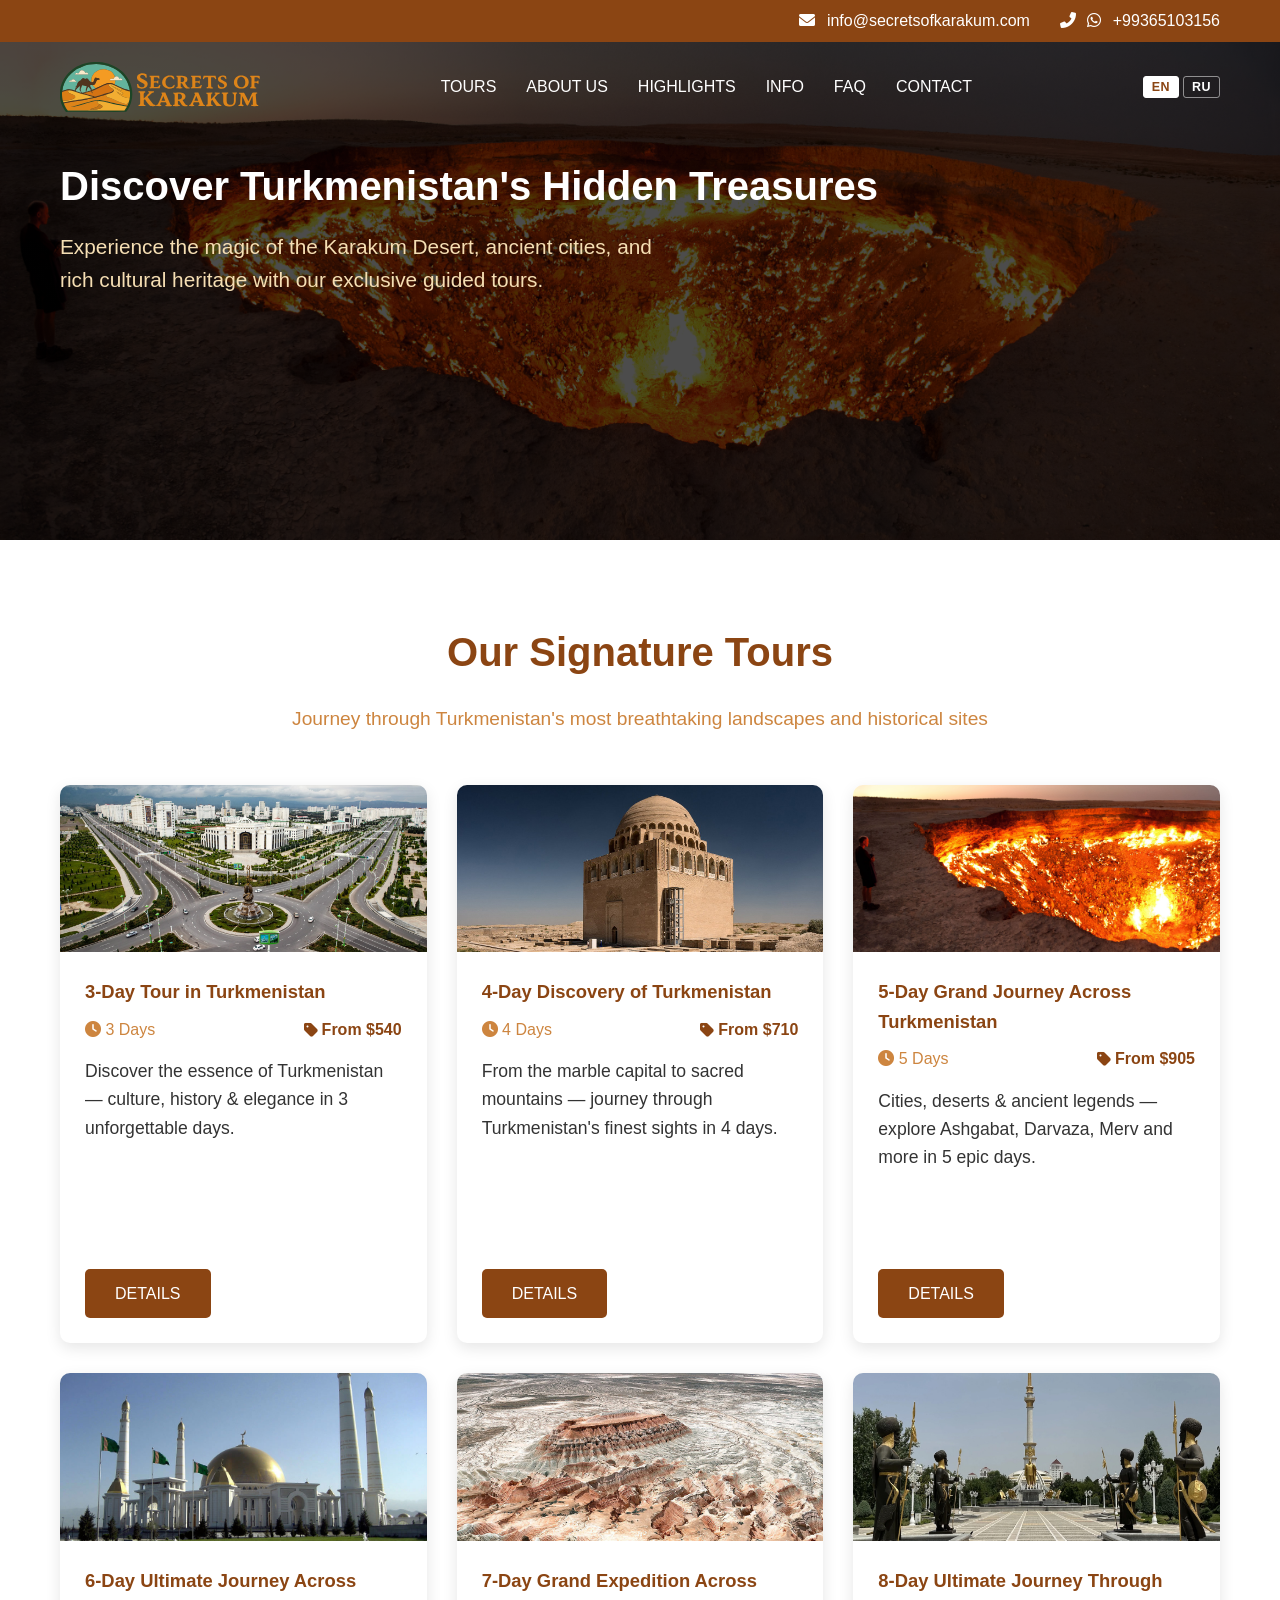
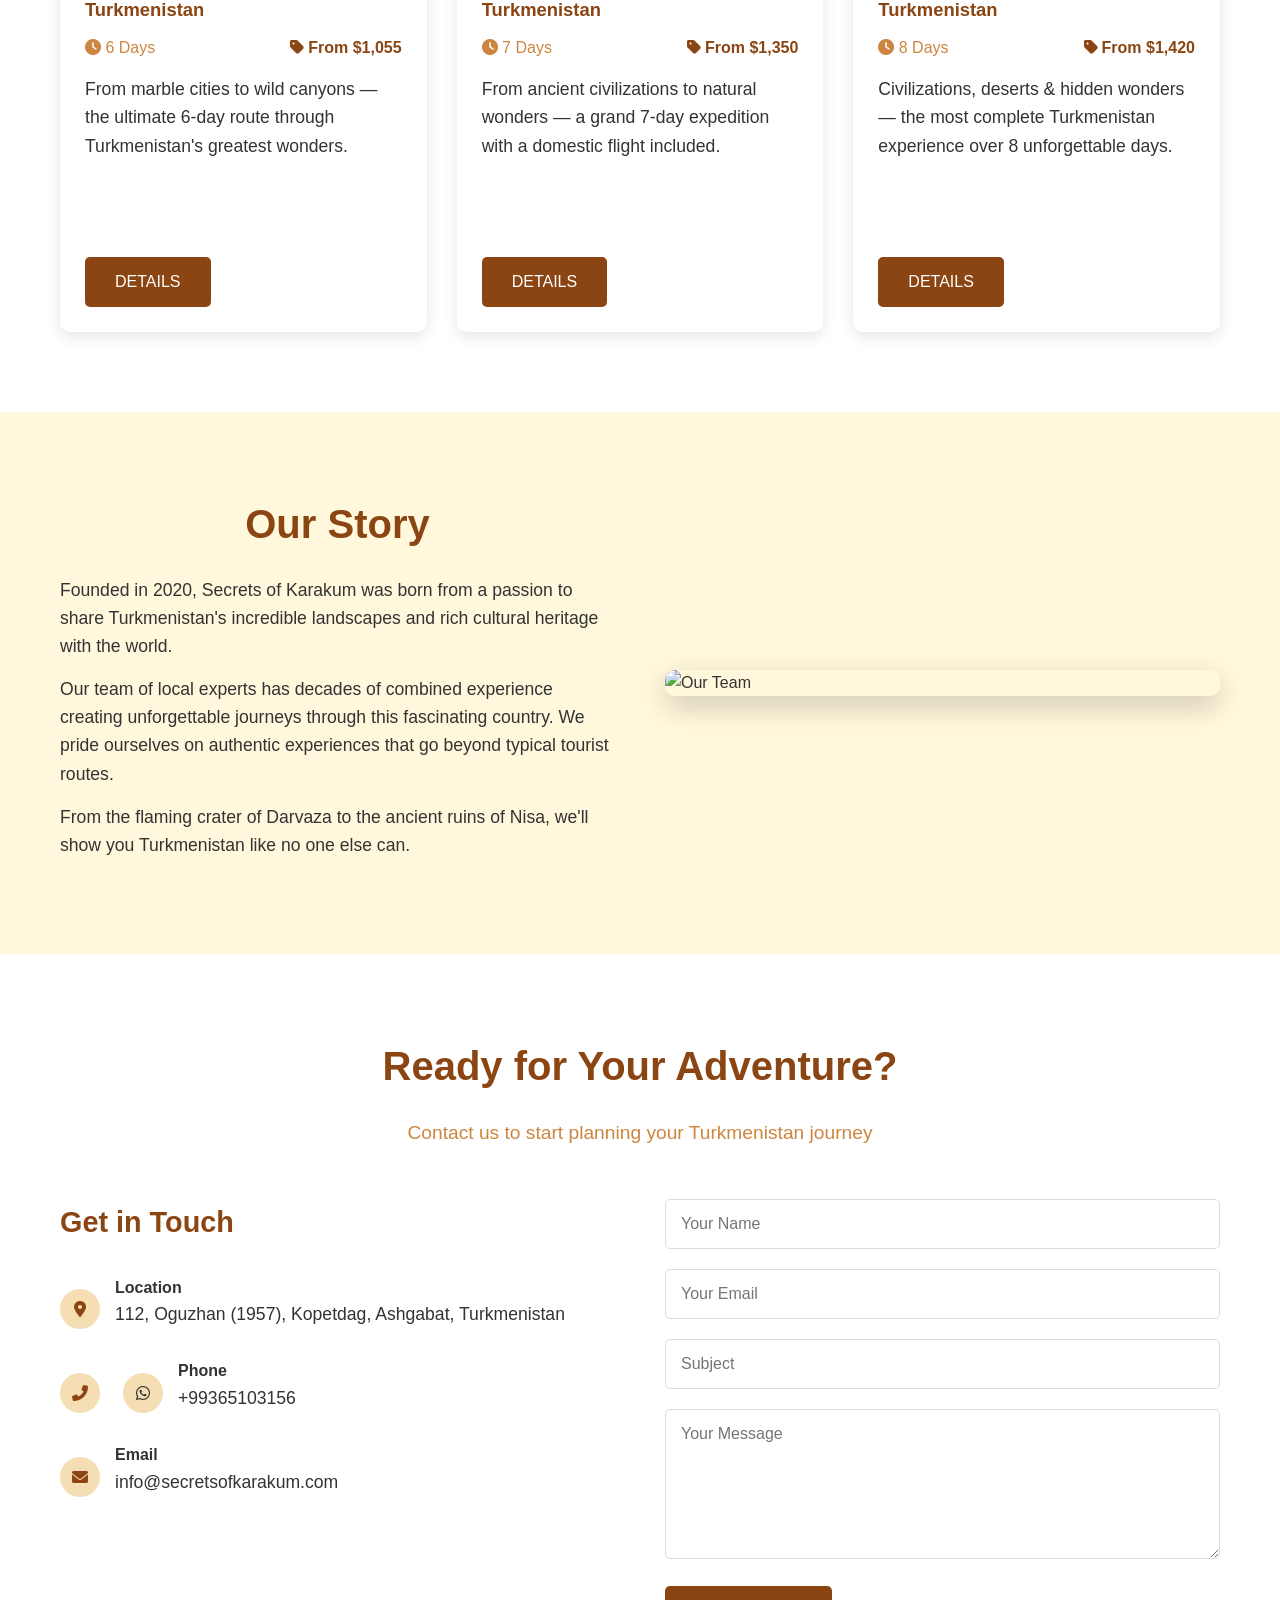
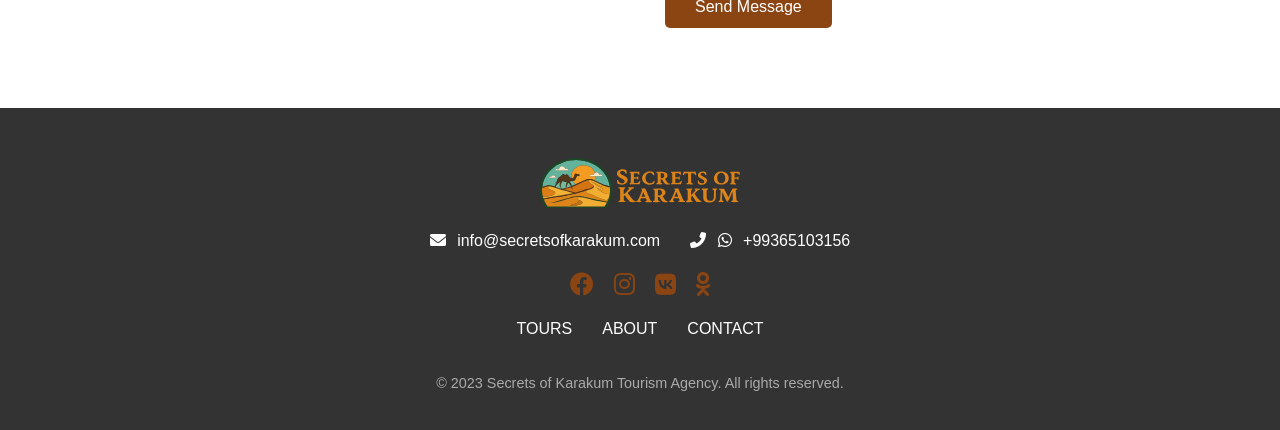
==== commit bfa383b4: "Add Russian language support to all pages" ====
--- a/index.html
+++ b/index.html
@@ -1,6 +1,6 @@
 <!DOCTYPE html>
 
-<html lang="en">
+<html lang="en" data-page="index.title">
 
 <head>
 
@@ -9,6 +9,7 @@
     <meta name="viewport" content="width=device-width, initial-scale=1.0">
 
     <title>Secrets of Karakum - Discover Turkmenistan's Hidden Treasures</title>
+    <script src="translations.js" defer></script>
     <meta name="description"
         content="Secrets of Karakum – your trusted Turkmenistan travel agency. Private guided tours to Ashgabat, Darvaza Gas Crater, Ancient Merv, Yangykala Canyons and more.">
     <meta name="keywords"
@@ -87,21 +88,25 @@
                 </button>
 
                 <ul class="nav-links">
-                    <li><a href="tours.html">TOURS</a></li>
-                    <li><a href="about.html">ABOUT US</a></li>
-                    <li><a href="highlights.html">HIGHLIGHTS</a></li>
-                    <li><a href="info.html">INFO</a></li>
-                    <li><a href="more-info.html">FAQ</a></li>
-                    <li><a href="index.html#contact">CONTACT</a></li>
+                    <li><a href="tours.html" data-i18n="nav.tours">TOURS</a></li>
+                    <li><a href="about.html" data-i18n="nav.about">ABOUT US</a></li>
+                    <li><a href="highlights.html" data-i18n="nav.highlights">HIGHLIGHTS</a></li>
+                    <li><a href="info.html" data-i18n="nav.info">INFO</a></li>
+                    <li><a href="more-info.html" data-i18n="nav.faq">FAQ</a></li>
+                    <li><a href="index.html#contact" data-i18n="nav.contact">CONTACT</a></li>
                 </ul>
+                <div class="lang-switcher">
+                    <button class="lang-btn active" data-lang="en">EN</button>
+                    <button class="lang-btn" data-lang="ru">RU</button>
+                </div>
 
             </nav>
 
             <div class="hero">
 
-                <h1>Discover Turkmenistan's Hidden Treasures</h1>
-
-                <p>Experience the magic of the Karakum Desert, ancient cities, and rich cultural heritage with our
+                <h1 data-i18n="index.hero.h1">Discover Turkmenistan's Hidden Treasures</h1>
+
+                <p data-i18n="index.hero.p">Experience the magic of the Karakum Desert, ancient cities, and rich cultural heritage with our
                     exclusive guided tours.</p>
 
             </div>
@@ -118,9 +123,9 @@
 
         <div class="container">
 
-            <h2>Our Signature Tours</h2>
-
-            <p class="subtitle">Journey through Turkmenistan's most breathtaking landscapes and historical sites</p>
+            <h2 data-i18n="index.tours.h2">Our Signature Tours</h2>
+
+            <p class="subtitle" data-i18n="index.tours.sub">Journey through Turkmenistan's most breathtaking landscapes and historical sites</p>
 
             <div class="tours-grid">
 
@@ -136,7 +141,7 @@
 
                     <div class="tour-content">
 
-                        <h3>3-Day Tour in Turkmenistan</h3>
+                        <h3 data-i18n="tour3.h3">3-Day Tour in Turkmenistan</h3>
 
                         <div class="tour-info">
 
@@ -146,10 +151,10 @@
 
                         </div>
 
-                        <p>Discover the essence of Turkmenistan — culture, history & elegance in 3 unforgettable days.
+                        <p data-i18n="tour3.p">Discover the essence of Turkmenistan — culture, history & elegance in 3 unforgettable days.
                         </p>
 
-                        <a href="3-days-tour.html" class="btn">DETAILS</a>
+                        <a href="3-days-tour.html" class="btn" data-i18n="btn.details">DETAILS</a>
 
                     </div>
 
@@ -167,7 +172,7 @@
 
                     <div class="tour-content">
 
-                        <h3>4-Day Discovery of Turkmenistan</h3>
+                        <h3 data-i18n="tour4.h3">4-Day Discovery of Turkmenistan</h3>
 
                         <div class="tour-info">
 
@@ -177,10 +182,10 @@
 
                         </div>
 
-                        <p>From the marble capital to sacred mountains — journey through Turkmenistan's finest sights in
+                        <p data-i18n="tour4.p">From the marble capital to sacred mountains — journey through Turkmenistan's finest sights in
                             4 days.</p>
 
-                        <a href="4-days-tour.html" class="btn">DETAILS</a>
+                        <a href="4-days-tour.html" class="btn" data-i18n="btn.details">DETAILS</a>
 
                     </div>
 
@@ -198,7 +203,7 @@
 
                     <div class="tour-content">
 
-                        <h3>5-Day Grand Journey Across Turkmenistan</h3>
+                        <h3 data-i18n="tour5.h3">5-Day Grand Journey Across Turkmenistan</h3>
 
                         <div class="tour-info">
 
@@ -208,10 +213,10 @@
 
                         </div>
 
-                        <p>Cities, deserts & ancient legends — explore Ashgabat, Darvaza, Merv and more in 5 epic days.
+                        <p data-i18n="tour5.p">Cities, deserts & ancient legends — explore Ashgabat, Darvaza, Merv and more in 5 epic days.
                         </p>
 
-                        <a href="5-days-tour.html" class="btn">DETAILS</a>
+                        <a href="5-days-tour.html" class="btn" data-i18n="btn.details">DETAILS</a>
 
                     </div>
 
@@ -229,7 +234,7 @@
 
                     <div class="tour-content">
 
-                        <h3>6-Day Ultimate Journey Across Turkmenistan</h3>
+                        <h3 data-i18n="tour6.h3">6-Day Ultimate Journey Across Turkmenistan</h3>
 
                         <div class="tour-info">
 
@@ -239,10 +244,10 @@
 
                         </div>
 
-                        <p>From marble cities to wild canyons — the ultimate 6-day route through Turkmenistan's greatest
+                        <p data-i18n="tour6.p">From marble cities to wild canyons — the ultimate 6-day route through Turkmenistan's greatest
                             wonders.</p>
 
-                        <a href="6-days-tour.html" class="btn">DETAILS</a>
+                        <a href="6-days-tour.html" class="btn" data-i18n="btn.details">DETAILS</a>
 
                     </div>
 
@@ -260,7 +265,7 @@
 
                     <div class="tour-content">
 
-                        <h3>7-Day Grand Expedition Across Turkmenistan</h3>
+                        <h3 data-i18n="tour7.h3">7-Day Grand Expedition Across Turkmenistan</h3>
 
                         <div class="tour-info">
 
@@ -270,10 +275,10 @@
 
                         </div>
 
-                        <p>From ancient civilizations to natural wonders — a grand 7-day expedition with a domestic
+                        <p data-i18n="tour7.p">From ancient civilizations to natural wonders — a grand 7-day expedition with a domestic
                             flight included.</p>
 
-                        <a href="7-days-tour.html" class="btn">DETAILS</a>
+                        <a href="7-days-tour.html" class="btn" data-i18n="btn.details">DETAILS</a>
 
                     </div>
 
@@ -291,7 +296,7 @@
 
                     <div class="tour-content">
 
-                        <h3>8-Day Ultimate Journey Through Turkmenistan</h3>
+                        <h3 data-i18n="tour8.h3">8-Day Ultimate Journey Through Turkmenistan</h3>
 
                         <div class="tour-info">
 
@@ -301,10 +306,10 @@
 
                         </div>
 
-                        <p>Civilizations, deserts & hidden wonders — the most complete Turkmenistan experience over 8
+                        <p data-i18n="tour8.p">Civilizations, deserts & hidden wonders — the most complete Turkmenistan experience over 8
                             unforgettable days.</p>
 
-                        <a href="8-days-tour.html" class="btn">DETAILS</a>
+                        <a href="8-days-tour.html" class="btn" data-i18n="btn.details">DETAILS</a>
 
                     </div>
 
@@ -328,16 +333,16 @@
 
                 <div class="about-text">
 
-                    <h2>Our Story</h2>
-
-                    <p>Founded in 2020, Secrets of Karakum was born from a passion to share Turkmenistan's incredible
+                    <h2 data-i18n="index.about.h2">Our Story</h2>
+
+                    <p data-i18n="index.about.p1">Founded in 2020, Secrets of Karakum was born from a passion to share Turkmenistan's incredible
                         landscapes and rich cultural heritage with the world.</p>
 
-                    <p>Our team of local experts has decades of combined experience creating unforgettable journeys
+                    <p data-i18n="index.about.p2">Our team of local experts has decades of combined experience creating unforgettable journeys
                         through this fascinating country. We pride ourselves on authentic experiences that go beyond
                         typical tourist routes.</p>
 
-                    <p>From the flaming crater of Darvaza to the ancient ruins of Nisa, we'll show you Turkmenistan like
+                    <p data-i18n="index.about.p3">From the flaming crater of Darvaza to the ancient ruins of Nisa, we'll show you Turkmenistan like
                         no one else can.</p>
 
                 </div>
@@ -365,9 +370,9 @@
 
         <div class="container">
 
-            <h2>Ready for Your Adventure?</h2>
-
-            <p class="subtitle">Contact us to start planning your Turkmenistan journey</p>
+            <h2 data-i18n="index.contact.h2">Ready for Your Adventure?</h2>
+
+            <p class="subtitle" data-i18n="index.contact.sub">Contact us to start planning your Turkmenistan journey</p>
 
 
 
@@ -375,7 +380,7 @@
 
                 <div class="contact-info">
 
-                    <h3>Get in Touch</h3>
+                    <h3 data-i18n="contact.get_in_touch">Get in Touch</h3>
 
                     <div class="contact-details">
 
@@ -385,9 +390,9 @@
 
                             <div>
 
-                                <h4>Location</h4>
-
-                                <p>112, Oguzhan (1957), Kopetdag, Ashgabat, Turkmenistan</p>
+                                <h4 data-i18n="contact.location_label">Location</h4>
+
+                                <p data-i18n="contact.location_val">112, Oguzhan (1957), Kopetdag, Ashgabat, Turkmenistan</p>
 
                             </div>
 
@@ -401,7 +406,7 @@
 
                             <div>
 
-                                <h4>Phone</h4>
+                                <h4 data-i18n="contact.phone_label">Phone</h4>
 
                                 <p>+99365103156</p>
 
@@ -415,7 +420,7 @@
 
                             <div>
 
-                                <h4>Email</h4>
+                                <h4 data-i18n="contact.email_label">Email</h4>
 
                                 <p>info@secretsofkarakum.com</p>
 
@@ -435,15 +440,15 @@
 
                     <form action="send_mail.php" method="POST">
 
-                        <input type="text" name="name" placeholder="Your Name" required>
-
-                        <input type="email" name="email" placeholder="Your Email" required>
-
-                        <input type="text" name="subject" placeholder="Subject">
-
-                        <textarea name="message" placeholder="Your Message" required></textarea>
-
-                        <button type="submit" class="btn">Send Message</button>
+                        <input type="text" name="name" placeholder="Your Name" required data-i18n="form.name">
+
+                        <input type="email" name="email" placeholder="Your Email" required data-i18n="form.email">
+
+                        <input type="text" name="subject" placeholder="Subject" data-i18n="form.subject">
+
+                        <textarea name="message" placeholder="Your Message" required data-i18n="form.message"></textarea>
+
+                        <button type="submit" class="btn" data-i18n="form.send">Send Message</button>
 
                     </form>
 
@@ -502,15 +507,15 @@
 
             <ul class="footer-links">
 
-                <li><a href="tours.html">Tours</a></li>
-
-                <li><a href="index.html#about">About</a></li>
-
-                <li><a href="index.html#contact">Contact</a></li>
+                <li><a href="tours.html" data-i18n="footer.tours">Tours</a></li>
+
+                <li><a href="index.html#about" data-i18n="footer.about">About</a></li>
+
+                <li><a href="index.html#contact" data-i18n="footer.contact">Contact</a></li>
 
             </ul>
 
-            <p class="copyright">© 2023 Secrets of Karakum Tourism Agency. All rights reserved.</p>
+            <p class="copyright" data-i18n="footer.copyright">© 2023 Secrets of Karakum Tourism Agency. All rights reserved.</p>
 
         </div>
 
--- a/styles.css
+++ b/styles.css
@@ -27,6 +27,35 @@
     margin-bottom: 30px;
     text-align: center;
 }
+/* Language switcher */
+.lang-switcher {
+    display: flex;
+    align-items: center;
+    gap: 4px;
+    margin-left: 20px;
+}
+.lang-btn {
+    background: transparent;
+    border: 1px solid rgba(255,255,255,0.5);
+    color: #fff;
+    font-size: 0.78rem;
+    font-weight: 700;
+    letter-spacing: 0.5px;
+    padding: 3px 8px;
+    border-radius: 3px;
+    cursor: pointer;
+    transition: background 0.2s, color 0.2s, border-color 0.2s;
+    text-transform: uppercase;
+}
+.lang-btn:hover {
+    background: rgba(255,255,255,0.15);
+}
+.lang-btn.active {
+    background: #fff;
+    color: var(--primary);
+    border-color: #fff;
+}
+
 /* Burger menu styles */
 .burger {
     display: none;
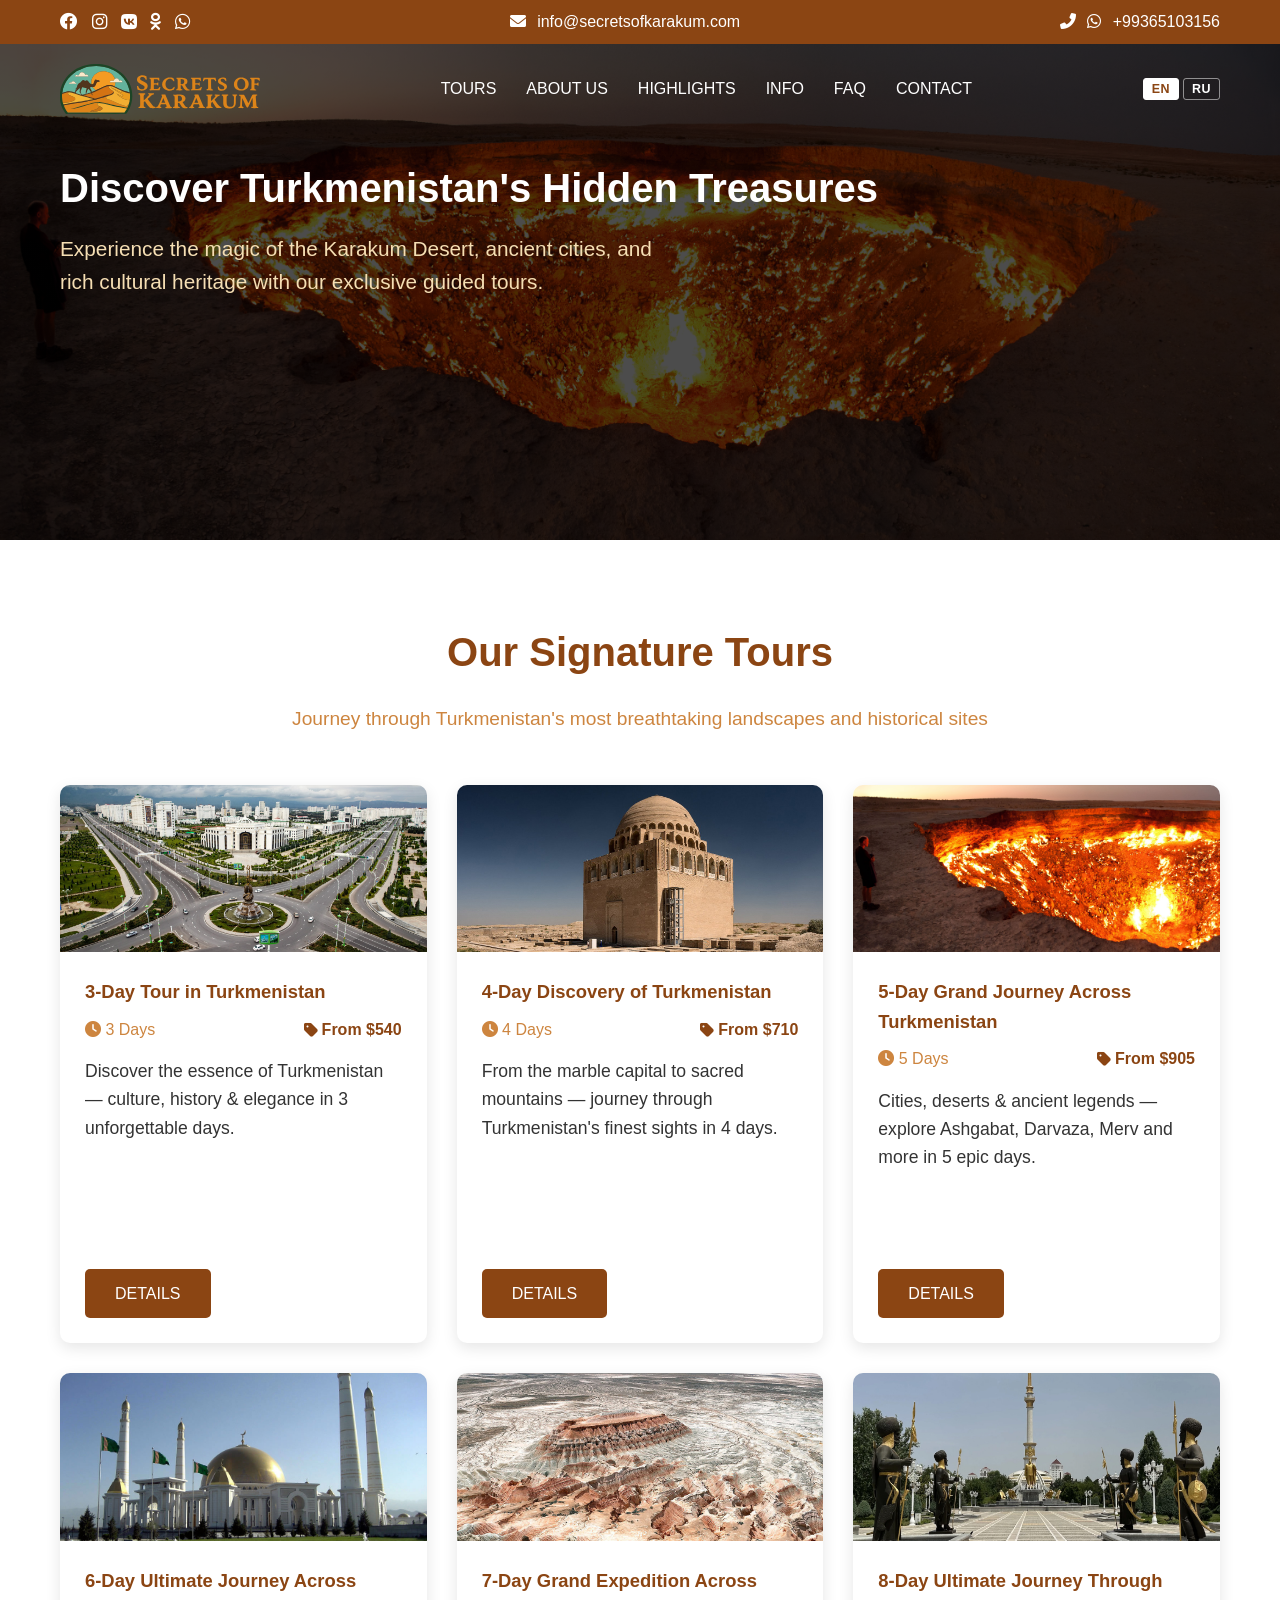
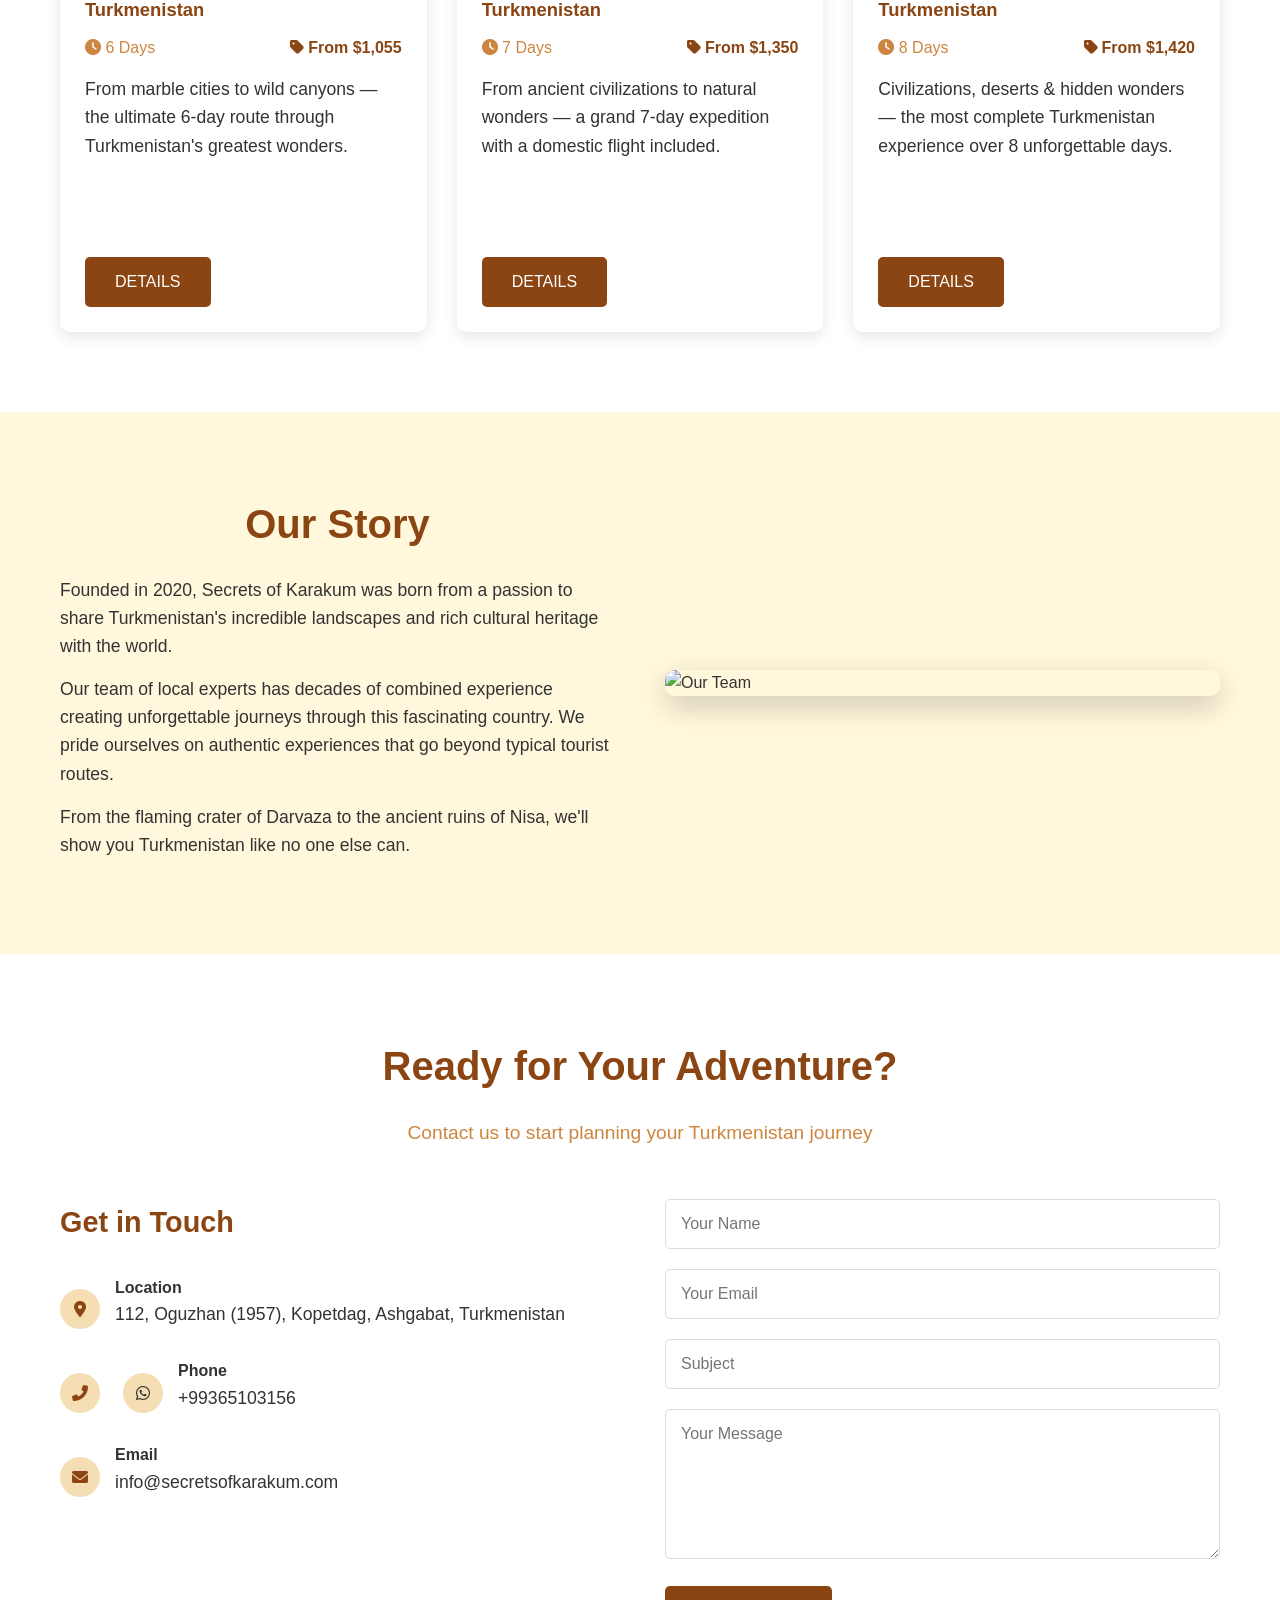
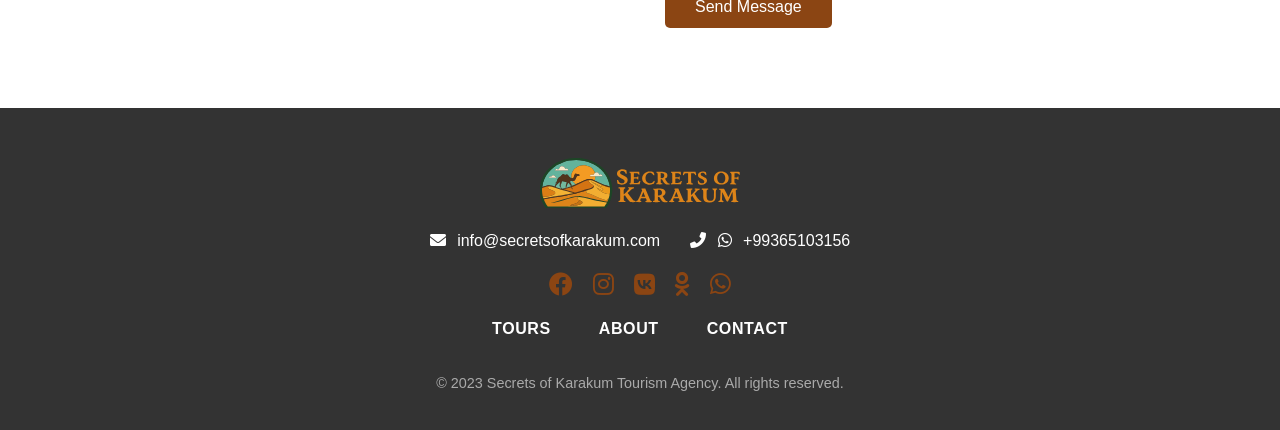
==== commit 356944c7: "i18n keys, footer/topbar social links, and footer CSS fixes" ====
--- a/index.html
+++ b/index.html
@@ -48,7 +48,21 @@
 
         <div class="top-bar" style="background: #8B4513; color: #fff; padding: 8px 0; font-size: 1rem;">
 
-            <div class="container" style="display: flex; justify-content: flex-end; align-items: center; gap: 30px;">
+            <div class="container"
+                style="display: flex; justify-content: space-between; align-items: center; gap: 30px;">
+
+                <div style="display: flex; gap: 14px; font-size: 1.1rem;">
+                    <a href="https://www.facebook.com/yakup.koch.9/" target="_blank" rel="noopener" style="color: #fff;"
+                        title="Facebook"><i class="fab fa-facebook"></i></a>
+                    <a href="https://www.instagram.com/secrets.of.karakum/" target="_blank" rel="noopener"
+                        style="color: #fff;" title="Instagram"><i class="fab fa-instagram"></i></a>
+                    <a href="https://vk.com/id1082811502" target="_blank" rel="noopener" style="color: #fff;"
+                        title="VKontakte"><i class="fab fa-vk"></i></a>
+                    <a href="https://ok.ru/profile/583072213424" target="_blank" rel="noopener" style="color: #fff;"
+                        title="Odnoklassniki"><i class="fab fa-odnoklassniki"></i></a>
+                    <a href="https://wa.me/+99365103156" target="_blank" rel="noopener" style="color: #fff;"
+                        title="WhatsApp"><i class="fab fa-whatsapp"></i></a>
+                </div>
 
                 <span><i class="fas fa-envelope" style="margin-right: 7px;"></i> info@secretsofkarakum.com</span>
 
@@ -106,7 +120,8 @@
 
                 <h1 data-i18n="index.hero.h1">Discover Turkmenistan's Hidden Treasures</h1>
 
-                <p data-i18n="index.hero.p">Experience the magic of the Karakum Desert, ancient cities, and rich cultural heritage with our
+                <p data-i18n="index.hero.p">Experience the magic of the Karakum Desert, ancient cities, and rich
+                    cultural heritage with our
                     exclusive guided tours.</p>
 
             </div>
@@ -125,7 +140,8 @@
 
             <h2 data-i18n="index.tours.h2">Our Signature Tours</h2>
 
-            <p class="subtitle" data-i18n="index.tours.sub">Journey through Turkmenistan's most breathtaking landscapes and historical sites</p>
+            <p class="subtitle" data-i18n="index.tours.sub">Journey through Turkmenistan's most breathtaking landscapes
+                and historical sites</p>
 
             <div class="tours-grid">
 
@@ -151,7 +167,8 @@
 
                         </div>
 
-                        <p data-i18n="tour3.p">Discover the essence of Turkmenistan — culture, history & elegance in 3 unforgettable days.
+                        <p data-i18n="tour3.p">Discover the essence of Turkmenistan — culture, history & elegance in 3
+                            unforgettable days.
                         </p>
 
                         <a href="3-days-tour.html" class="btn" data-i18n="btn.details">DETAILS</a>
@@ -182,7 +199,8 @@
 
                         </div>
 
-                        <p data-i18n="tour4.p">From the marble capital to sacred mountains — journey through Turkmenistan's finest sights in
+                        <p data-i18n="tour4.p">From the marble capital to sacred mountains — journey through
+                            Turkmenistan's finest sights in
                             4 days.</p>
 
                         <a href="4-days-tour.html" class="btn" data-i18n="btn.details">DETAILS</a>
@@ -213,7 +231,8 @@
 
                         </div>
 
-                        <p data-i18n="tour5.p">Cities, deserts & ancient legends — explore Ashgabat, Darvaza, Merv and more in 5 epic days.
+                        <p data-i18n="tour5.p">Cities, deserts & ancient legends — explore Ashgabat, Darvaza, Merv and
+                            more in 5 epic days.
                         </p>
 
                         <a href="5-days-tour.html" class="btn" data-i18n="btn.details">DETAILS</a>
@@ -244,7 +263,8 @@
 
                         </div>
 
-                        <p data-i18n="tour6.p">From marble cities to wild canyons — the ultimate 6-day route through Turkmenistan's greatest
+                        <p data-i18n="tour6.p">From marble cities to wild canyons — the ultimate 6-day route through
+                            Turkmenistan's greatest
                             wonders.</p>
 
                         <a href="6-days-tour.html" class="btn" data-i18n="btn.details">DETAILS</a>
@@ -275,7 +295,8 @@
 
                         </div>
 
-                        <p data-i18n="tour7.p">From ancient civilizations to natural wonders — a grand 7-day expedition with a domestic
+                        <p data-i18n="tour7.p">From ancient civilizations to natural wonders — a grand 7-day expedition
+                            with a domestic
                             flight included.</p>
 
                         <a href="7-days-tour.html" class="btn" data-i18n="btn.details">DETAILS</a>
@@ -306,7 +327,8 @@
 
                         </div>
 
-                        <p data-i18n="tour8.p">Civilizations, deserts & hidden wonders — the most complete Turkmenistan experience over 8
+                        <p data-i18n="tour8.p">Civilizations, deserts & hidden wonders — the most complete Turkmenistan
+                            experience over 8
                             unforgettable days.</p>
 
                         <a href="8-days-tour.html" class="btn" data-i18n="btn.details">DETAILS</a>
@@ -335,14 +357,17 @@
 
                     <h2 data-i18n="index.about.h2">Our Story</h2>
 
-                    <p data-i18n="index.about.p1">Founded in 2020, Secrets of Karakum was born from a passion to share Turkmenistan's incredible
+                    <p data-i18n="index.about.p1">Founded in 2020, Secrets of Karakum was born from a passion to share
+                        Turkmenistan's incredible
                         landscapes and rich cultural heritage with the world.</p>
 
-                    <p data-i18n="index.about.p2">Our team of local experts has decades of combined experience creating unforgettable journeys
+                    <p data-i18n="index.about.p2">Our team of local experts has decades of combined experience creating
+                        unforgettable journeys
                         through this fascinating country. We pride ourselves on authentic experiences that go beyond
                         typical tourist routes.</p>
 
-                    <p data-i18n="index.about.p3">From the flaming crater of Darvaza to the ancient ruins of Nisa, we'll show you Turkmenistan like
+                    <p data-i18n="index.about.p3">From the flaming crater of Darvaza to the ancient ruins of Nisa, we'll
+                        show you Turkmenistan like
                         no one else can.</p>
 
                 </div>
@@ -392,7 +417,8 @@
 
                                 <h4 data-i18n="contact.location_label">Location</h4>
 
-                                <p data-i18n="contact.location_val">112, Oguzhan (1957), Kopetdag, Ashgabat, Turkmenistan</p>
+                                <p data-i18n="contact.location_val">112, Oguzhan (1957), Kopetdag, Ashgabat,
+                                    Turkmenistan</p>
 
                             </div>
 
@@ -446,7 +472,8 @@
 
                         <input type="text" name="subject" placeholder="Subject" data-i18n="form.subject">
 
-                        <textarea name="message" placeholder="Your Message" required data-i18n="form.message"></textarea>
+                        <textarea name="message" placeholder="Your Message" required
+                            data-i18n="form.message"></textarea>
 
                         <button type="submit" class="btn" data-i18n="form.send">Send Message</button>
 
@@ -503,10 +530,11 @@
                     title="VKontakte"><i class="fab fa-vk"></i></a>
                 <a href="https://ok.ru/profile/583072213424" target="_blank" rel="noopener" style="color: #8B4513;"
                     title="Odnoklassniki"><i class="fab fa-odnoklassniki"></i></a>
+                <a href="https://wa.me/+99365103156" target="_blank" rel="noopener" style="color: #8B4513;"
+                    title="WhatsApp"><i class="fab fa-whatsapp"></i></a>
             </div>
 
             <ul class="footer-links">
-
                 <li><a href="tours.html" data-i18n="footer.tours">Tours</a></li>
 
                 <li><a href="index.html#about" data-i18n="footer.about">About</a></li>
@@ -515,7 +543,8 @@
 
             </ul>
 
-            <p class="copyright" data-i18n="footer.copyright">© 2023 Secrets of Karakum Tourism Agency. All rights reserved.</p>
+            <p class="copyright" data-i18n="footer.copyright">© 2023 Secrets of Karakum Tourism Agency. All rights
+                reserved.</p>
 
         </div>
 
--- a/styles.css
+++ b/styles.css
@@ -7,19 +7,51 @@
     align-items: center;
     font-size: 1em;
 }
+
 .tour-price i {
     margin-right: 4px;
     color: #8B4513;
 }
+
 .footer-links a {
     text-transform: uppercase;
 }
+
+/* Footer links layout and styling */
+.footer-links {
+    list-style: none;
+    display: flex;
+    justify-content: center;
+    gap: 18px;
+    margin-top: 12px;
+    flex-wrap: wrap;
+    padding-left: 0;
+}
+
+.footer-links li {
+    margin: 0;
+}
+
+.footer-links a {
+    color: #8B4513;
+    text-decoration: none;
+    font-weight: 700;
+    letter-spacing: 0.6px;
+}
+
+.footer-links a:hover {
+    color: var(--accent);
+    text-decoration: underline;
+}
+
 .footer-contact {
     color: #fff !important;
 }
+
 .footer-contact i {
     color: #fff !important;
 }
+
 /* Subtitle for carousel section */
 .subtitle {
     font-size: 1.2rem;
@@ -27,6 +59,7 @@
     margin-bottom: 30px;
     text-align: center;
 }
+
 /* Language switcher */
 .lang-switcher {
     display: flex;
@@ -34,9 +67,10 @@
     gap: 4px;
     margin-left: 20px;
 }
+
 .lang-btn {
     background: transparent;
-    border: 1px solid rgba(255,255,255,0.5);
+    border: 1px solid rgba(255, 255, 255, 0.5);
     color: #fff;
     font-size: 0.78rem;
     font-weight: 700;
@@ -47,9 +81,11 @@
     transition: background 0.2s, color 0.2s, border-color 0.2s;
     text-transform: uppercase;
 }
+
 .lang-btn:hover {
-    background: rgba(255,255,255,0.15);
-}
+    background: rgba(255, 255, 255, 0.15);
+}
+
 .lang-btn.active {
     background: #fff;
     color: var(--primary);
@@ -70,6 +106,7 @@
     z-index: 1001;
     padding: 0;
 }
+
 .burger span {
     display: block;
     width: 20px;
@@ -84,6 +121,7 @@
     .burger {
         display: flex;
     }
+
     .nav-links {
         display: none;
         position: absolute;
@@ -93,18 +131,21 @@
         flex-direction: column;
         width: 200px;
         border-radius: 8px;
-        box-shadow: 0 8px 24px rgba(0,0,0,0.15);
+        box-shadow: 0 8px 24px rgba(0, 0, 0, 0.15);
         z-index: 1000;
         padding: 24px 18px 24px 18px;
     }
+
     .nav-links.open {
         display: flex;
     }
+
     .nav-links li {
         margin: 15px 0;
         text-align: right;
     }
 }
+
 /* Carousel styles for tours section */
 .carousel-wrapper {
     position: relative;
@@ -121,6 +162,7 @@
     width: 100%;
     scroll-behavior: smooth;
 }
+
 .carousel .tour-card {
     min-width: 360px;
     max-width: 360px;
@@ -144,6 +186,7 @@
         flex: 0 0 45vw;
     }
 }
+
 @media (max-width: 900px) {
     .carousel .tour-card {
         min-width: 90vw;
@@ -151,6 +194,7 @@
         flex: 0 0 90vw;
     }
 }
+
 @media (max-width: 1200px) {
     .carousel .tour-card {
         min-width: 45vw;
@@ -158,6 +202,7 @@
         flex: 0 0 45vw;
     }
 }
+
 @media (max-width: 900px) {
     .carousel .tour-card {
         min-width: 90vw;
@@ -189,12 +234,15 @@
     z-index: 2;
     transition: background 0.2s;
 }
+
 .carousel-btn:hover {
     background: var(--accent);
 }
+
 .carousel-btn.prev {
     margin-right: 10px;
 }
+
 .carousel-btn.next {
     margin-left: 10px;
 }
@@ -205,12 +253,14 @@
         max-width: 300px;
     }
 }
+
 @media (max-width: 900px) {
     .carousel .tour-card {
         min-width: 90vw;
         max-width: 90vw;
     }
 }
+
 /* Hero subtitle for tours page */
 .hero-subtitle {
     color: var(--secondary);
@@ -223,6 +273,7 @@
     margin-right: 0;
     box-sizing: border-box;
 }
+
 /* styles.css - Secrets of Karakum */
 :root {
     --primary: #8B4513;
@@ -269,7 +320,9 @@
     padding: 80px 0;
 }
 
-h1, h2, h3 {
+h1,
+h2,
+h3 {
     font-weight: 700;
     margin-bottom: 20px;
     color: var(--primary);
@@ -309,11 +362,11 @@
 .btn:hover {
     background: var(--accent);
     transform: translateY(-3px);
-    box-shadow: 0 5px 15px rgba(0,0,0,0.1);
+    box-shadow: 0 5px 15px rgba(0, 0, 0, 0.1);
 }
 
 header {
-    background: linear-gradient(rgba(0,0,0,0.7), rgba(0,0,0,0.7)), url('img/crater_main.jpg');
+    background: linear-gradient(rgba(0, 0, 0, 0.7), rgba(0, 0, 0, 0.7)), url('img/crater_main.jpg');
     background-size: cover;
     background-position: center;
     color: white;
@@ -398,7 +451,7 @@
     background: white;
     border-radius: 10px;
     overflow: hidden;
-    box-shadow: 0 5px 15px rgba(0,0,0,0.1);
+    box-shadow: 0 5px 15px rgba(0, 0, 0, 0.1);
     transition: transform 0.3s ease;
     display: flex;
     flex-direction: column;
@@ -451,7 +504,7 @@
 }
 
 .about {
-    background: linear-gradient(rgba(255,248,220,0.9), rgba(255,248,220,0.9)), url('https://images.unsplash.com/photo-1501785888041-af3ef285b470?ixlib=rb-1.2.1&auto=format&fit=crop&w=1950&q=80');
+    background: linear-gradient(rgba(255, 248, 220, 0.9), rgba(255, 248, 220, 0.9)), url('https://images.unsplash.com/photo-1501785888041-af3ef285b470?ixlib=rb-1.2.1&auto=format&fit=crop&w=1950&q=80');
     background-size: cover;
     background-position: center;
     background-attachment: fixed;
@@ -467,7 +520,7 @@
 .about-img {
     border-radius: 10px;
     overflow: hidden;
-    box-shadow: 0 10px 30px rgba(0,0,0,0.2);
+    box-shadow: 0 10px 30px rgba(0, 0, 0, 0.2);
 }
 
 .about-img img {
@@ -490,7 +543,7 @@
     background: white;
     padding: 30px;
     border-radius: 10px;
-    box-shadow: 0 5px 15px rgba(0,0,0,0.05);
+    box-shadow: 0 5px 15px rgba(0, 0, 0, 0.05);
 }
 
 .testimonial-text {
@@ -646,10 +699,12 @@
 }
 
 @media (max-width: 992px) {
+
     .about-content,
     .contact-container {
         grid-template-columns: 1fr;
     }
+
     .about-img {
         order: -1;
     }
@@ -659,10 +714,12 @@
     .nav-links {
         display: none;
     }
+
     .hero h1 {
         font-size: 1.5rem;
     }
+
     section {
         padding: 60px 0;
     }
-}
+}
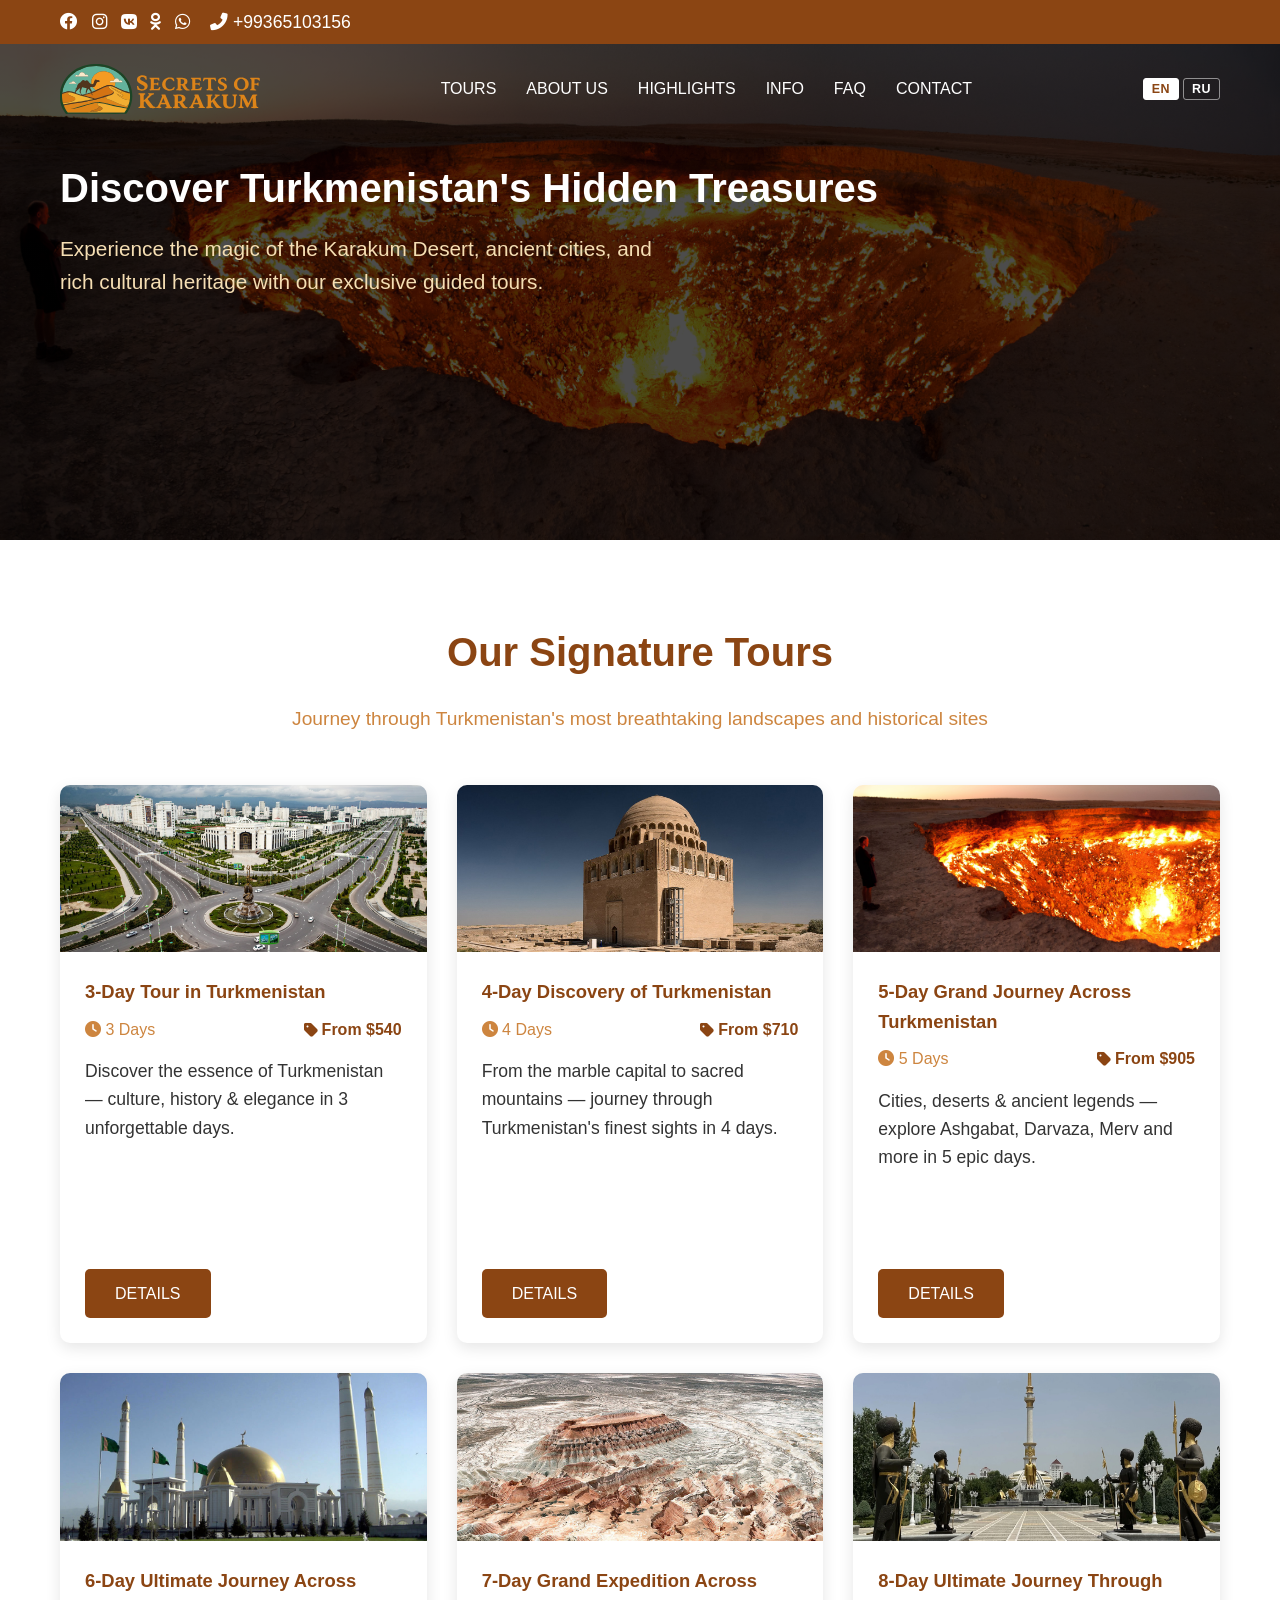
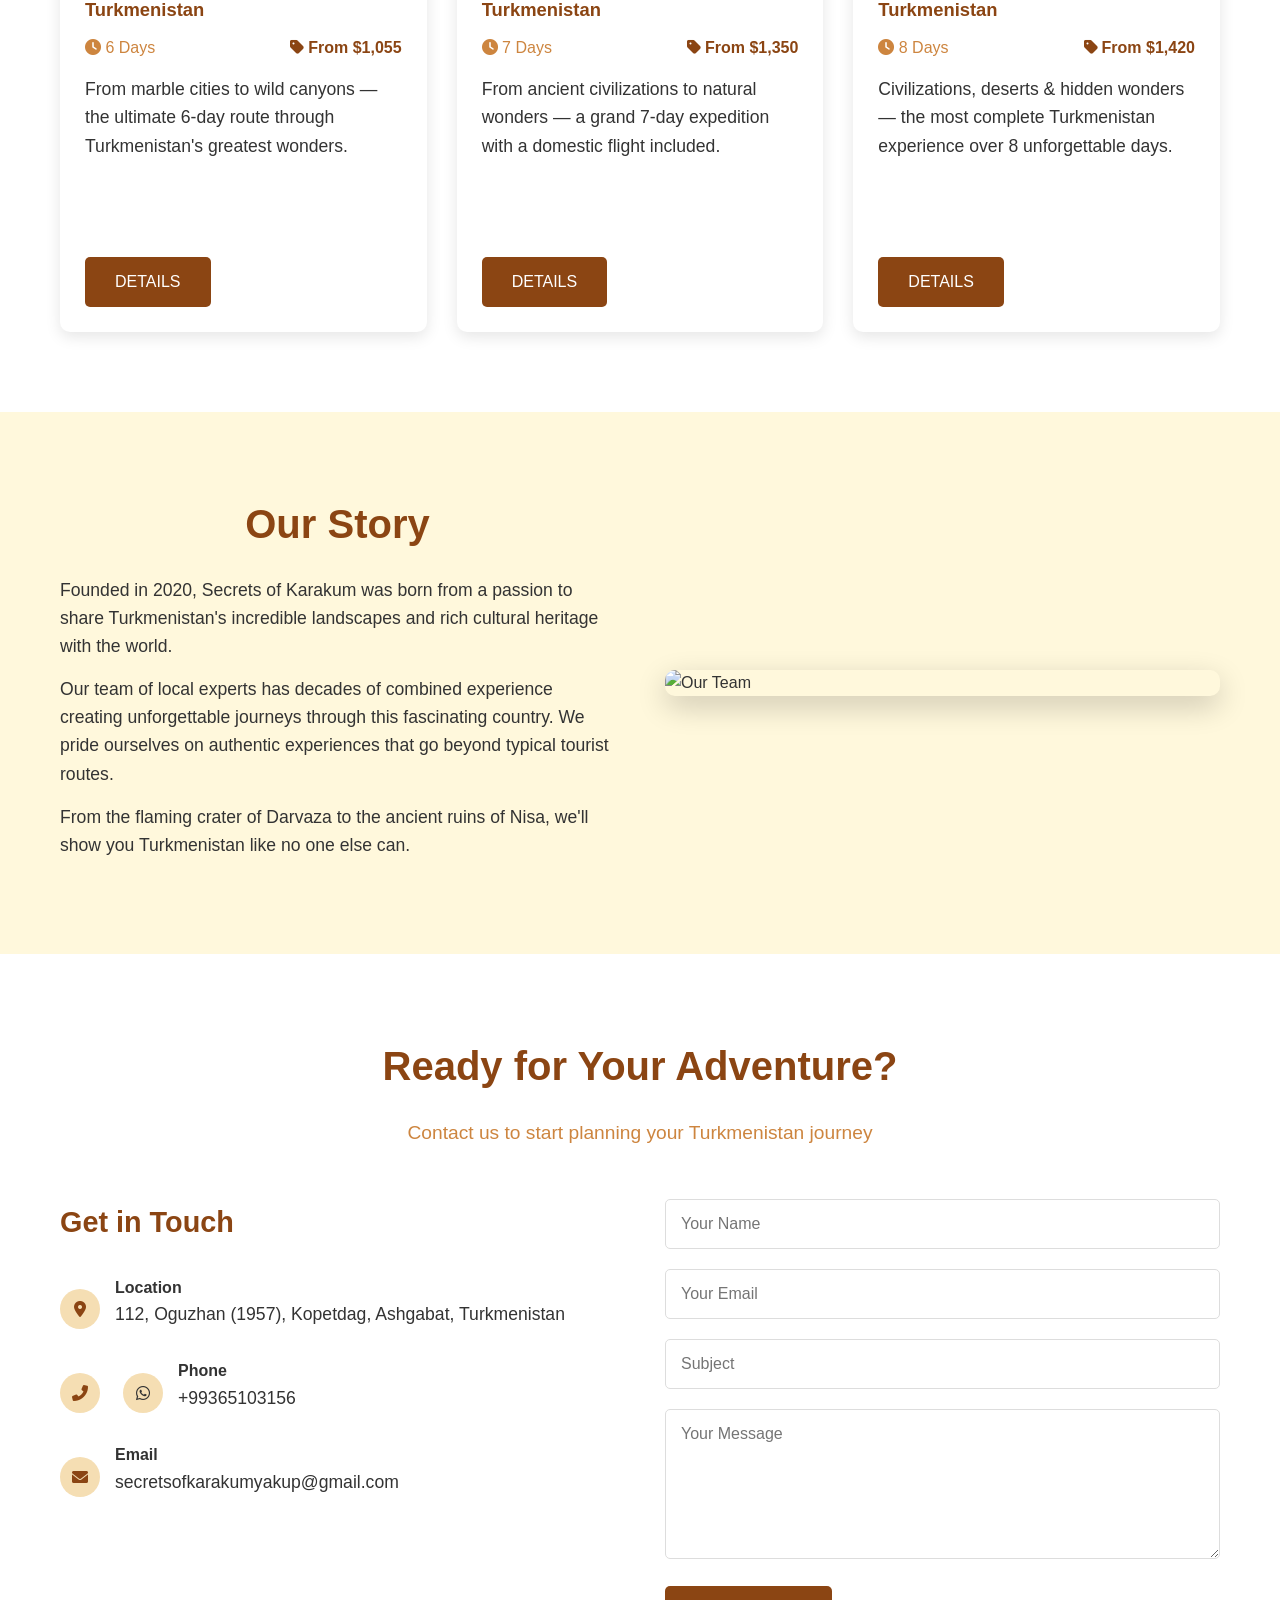
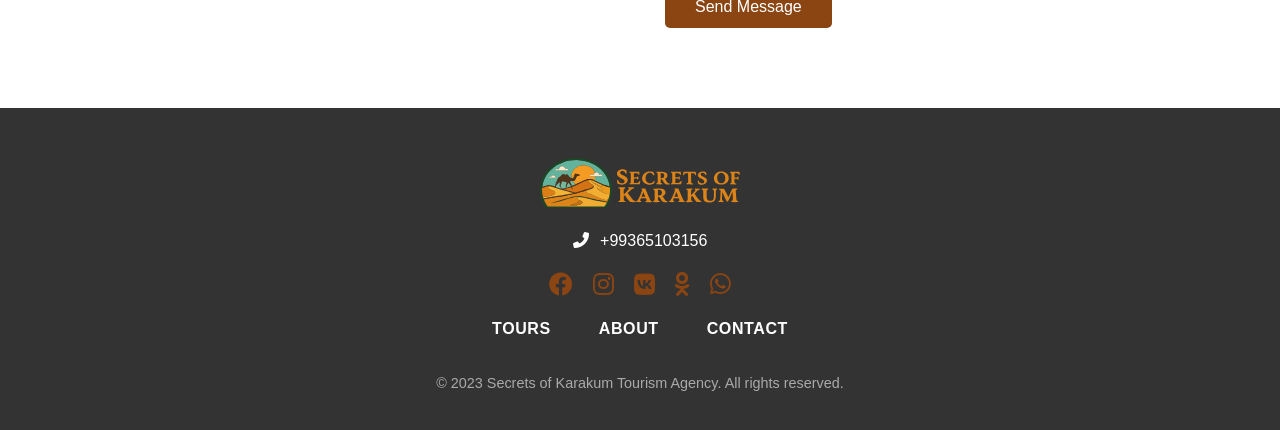
==== commit 8b2d179a: "new email" ====
--- a/index.html
+++ b/index.html
@@ -36,7 +36,9 @@
 
     <link rel="stylesheet" href="styles.css">
 
-    <link rel="icon" type="image/png" href="http://secretsofkarakum.com/img/logo_mini.png">
+    <link rel="icon" type="image/png" sizes="32x32" href="/img/logo_mini.png">
+    <link rel="icon" type="image/png" sizes="16x16" href="/img/logo_mini_16.png">
+    <link rel="apple-touch-icon" sizes="180x180" href="/img/logo_mini.png">
 
 </head>
 
@@ -51,7 +53,7 @@
             <div class="container"
                 style="display: flex; justify-content: space-between; align-items: center; gap: 30px;">
 
-                <div style="display: flex; gap: 14px; font-size: 1.1rem;">
+                <div style="display: flex; gap: 14px; font-size: 1.1rem; align-items: center; flex-wrap: wrap;">
                     <a href="https://www.facebook.com/yakup.koch.9/" target="_blank" rel="noopener" style="color: #fff;"
                         title="Facebook"><i class="fab fa-facebook"></i></a>
                     <a href="https://www.instagram.com/secrets.of.karakum/" target="_blank" rel="noopener"
@@ -62,19 +64,9 @@
                         title="Odnoklassniki"><i class="fab fa-odnoklassniki"></i></a>
                     <a href="https://wa.me/+99365103156" target="_blank" rel="noopener" style="color: #fff;"
                         title="WhatsApp"><i class="fab fa-whatsapp"></i></a>
-                </div>
-
-                <span><i class="fas fa-envelope" style="margin-right: 7px;"></i> info@secretsofkarakum.com</span>
-
-                <span>
-
-                    <i class="fas fa-phone-alt" style="margin-right: 7px;"></i>
-
-                    <i class="fab fa-whatsapp" style="color: inherit; margin-right: 7px;"></i>
-
-                    +99365103156
-
-                </span>
+                    <span style="margin-left: 6px;"><i class="fas fa-phone-alt"
+                            style="margin-right: 5px;"></i>+99365103156</span>
+                </div>
 
             </div>
 
@@ -90,6 +82,8 @@
                         style="height: 50px; width: 200px; vertical-align: middle; object-fit: contain;">
 
                 </a>
+
+                <div class="nav-overlay"></div>
 
                 <button class="burger" aria-label="Open navigation menu">
 
@@ -448,7 +442,7 @@
 
                                 <h4 data-i18n="contact.email_label">Email</h4>
 
-                                <p>info@secretsofkarakum.com</p>
+                                <p>secretsofkarakumyakup@gmail.com</p>
 
                             </div>
 
@@ -506,14 +500,9 @@
             <div class="footer-contact"
                 style="display: flex; justify-content: center; gap: 30px; margin: 15px 0 10px 0; font-size: 1rem; color: #8B4513;">
 
-                <span><i class="fas fa-envelope" style="margin-right: 7px;"></i> info@secretsofkarakum.com</span>
-
                 <span>
 
                     <i class="fas fa-phone-alt" style="margin-right: 7px;"></i>
-
-                    <i class="fab fa-whatsapp" style="color: inherit; margin-right: 7px;"></i>
-
                     +99365103156
 
                 </span>
--- a/styles.css
+++ b/styles.css
@@ -98,51 +98,116 @@
     flex-direction: column;
     justify-content: center;
     align-items: center;
-    width: 28px;
-    height: 28px;
+    width: 36px;
+    height: 36px;
     background: none;
     border: none;
     cursor: pointer;
-    z-index: 1001;
+    z-index: 1100;
     padding: 0;
+    flex-shrink: 0;
 }
 
 .burger span {
     display: block;
-    width: 20px;
+    width: 24px;
     height: 3px;
-    margin: 3px 0;
+    margin: 4px 0;
     background: #fff;
     border-radius: 2px;
-    transition: 0.3s;
+    transition: transform 0.3s ease, opacity 0.3s ease;
+    transform-origin: center;
+}
+
+/* Burger → X animation */
+.burger.open span:nth-child(1) {
+    transform: translateY(11px) rotate(45deg);
+}
+
+.burger.open span:nth-child(2) {
+    opacity: 0;
+    transform: scaleX(0);
+}
+
+.burger.open span:nth-child(3) {
+    transform: translateY(-11px) rotate(-45deg);
+}
+
+/* Mobile menu overlay */
+.nav-overlay {
+    display: none;
+    position: fixed;
+    inset: 0;
+    background: rgba(0, 0, 0, 0.4);
+    z-index: 1050;
+}
+
+.nav-overlay.open {
+    display: block;
 }
 
 @media (max-width: 768px) {
+
+    /* Top-bar: shrink font and center on small screens */
+    .top-bar .container {
+        justify-content: center;
+        flex-wrap: wrap;
+        gap: 8px;
+        padding: 6px 12px;
+        font-size: 0.85rem;
+    }
+
+    .top-bar .container>div {
+        justify-content: center;
+        flex-wrap: wrap;
+    }
+
     .burger {
         display: flex;
     }
 
     .nav-links {
-        display: none;
-        position: absolute;
-        top: 70px;
-        right: 20px;
+        display: flex;
+        flex-direction: column;
+        position: fixed;
+        top: 0;
+        right: -100%;
+        height: 100vh;
+        width: 75vw;
+        max-width: 300px;
         background: var(--primary);
-        flex-direction: column;
-        width: 200px;
-        border-radius: 8px;
-        box-shadow: 0 8px 24px rgba(0, 0, 0, 0.15);
-        z-index: 1000;
-        padding: 24px 18px 24px 18px;
+        z-index: 1100;
+        padding: 80px 28px 32px;
+        gap: 0;
+        box-shadow: -4px 0 20px rgba(0, 0, 0, 0.25);
+        transition: right 0.32s cubic-bezier(0.4, 0, 0.2, 1);
+        overflow-y: auto;
     }
 
     .nav-links.open {
-        display: flex;
+        right: 0;
     }
 
     .nav-links li {
-        margin: 15px 0;
-        text-align: right;
+        margin: 0;
+        border-bottom: 1px solid rgba(255, 255, 255, 0.12);
+    }
+
+    .nav-links li:last-child {
+        border-bottom: none;
+    }
+
+    .nav-links a {
+        display: block;
+        padding: 16px 0;
+        font-size: 1.1rem;
+        letter-spacing: 0.5px;
+    }
+
+    /* Keep lang switcher accessible */
+    .lang-switcher {
+        margin-left: auto;
+        margin-right: 12px;
     }
 }
 
@@ -711,10 +776,6 @@
 }
 
 @media (max-width: 768px) {
-    .nav-links {
-        display: none;
-    }
-
     .hero h1 {
         font-size: 1.5rem;
     }
